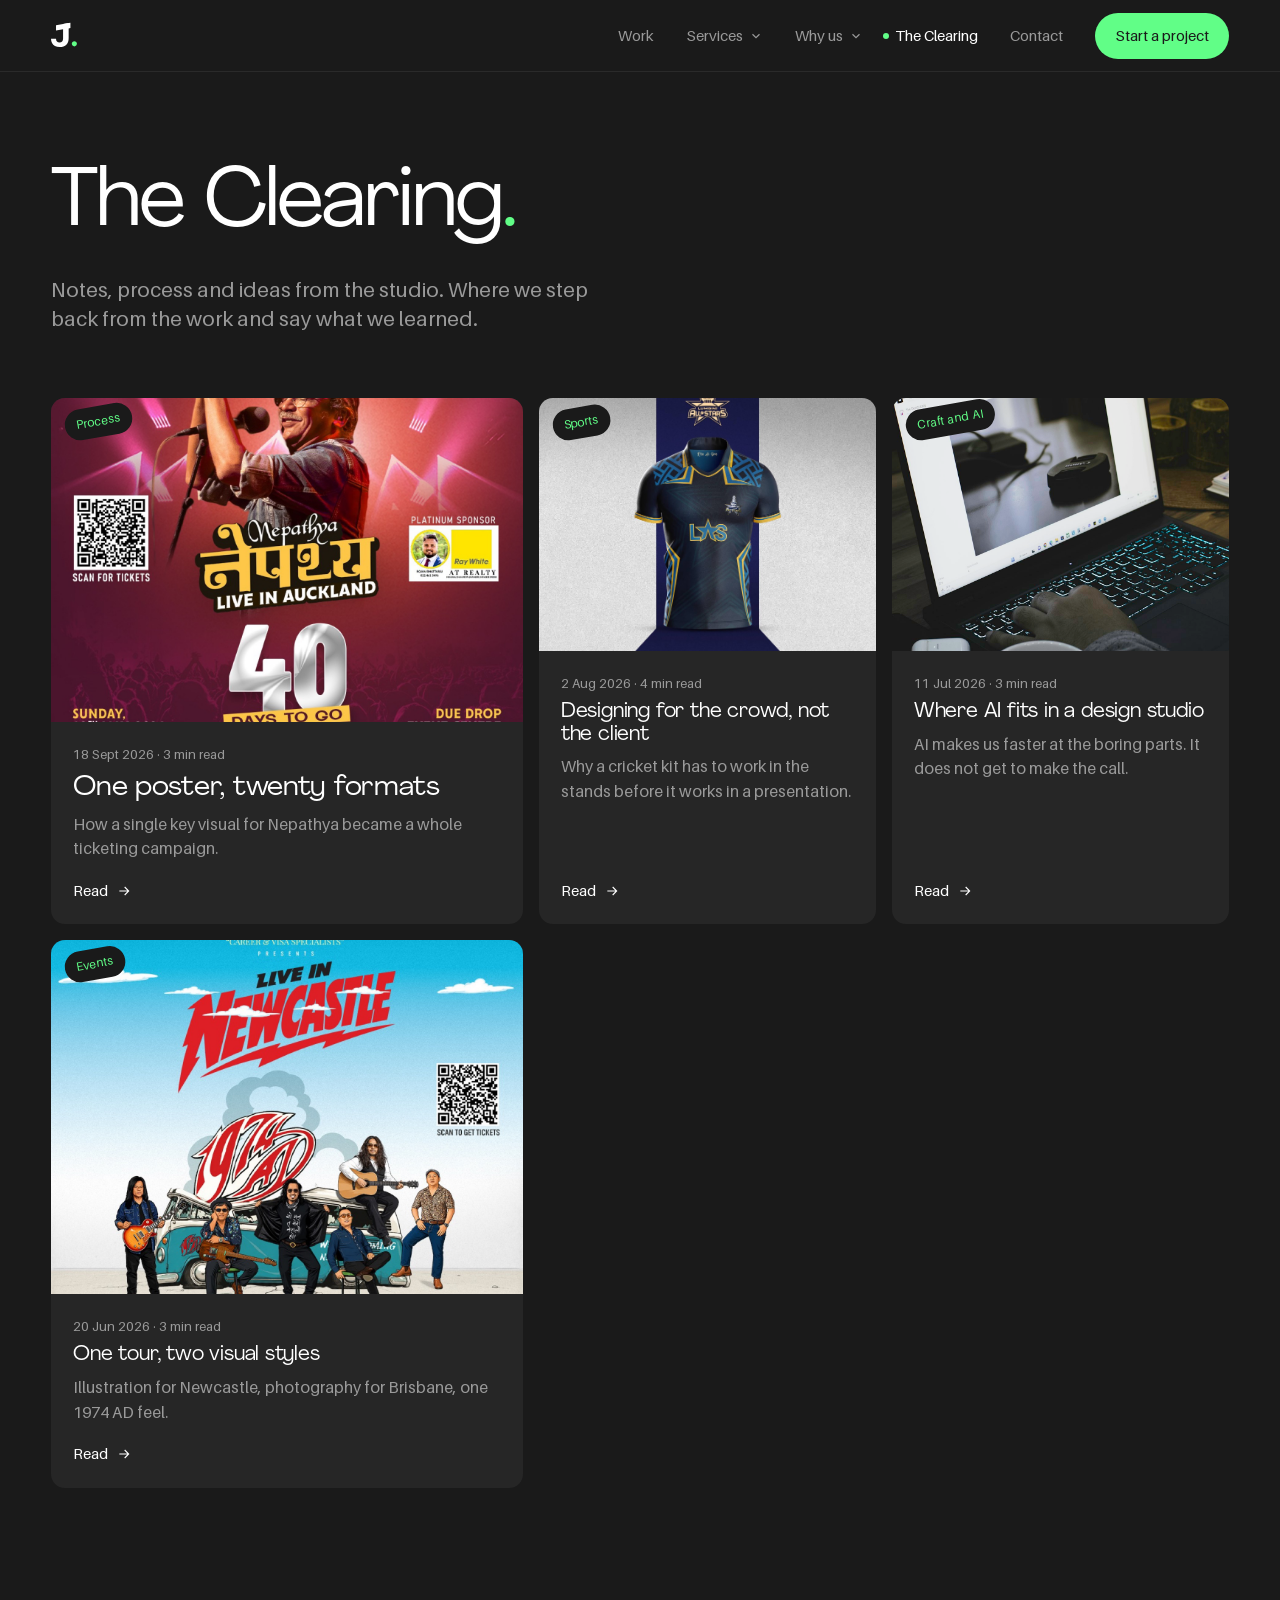
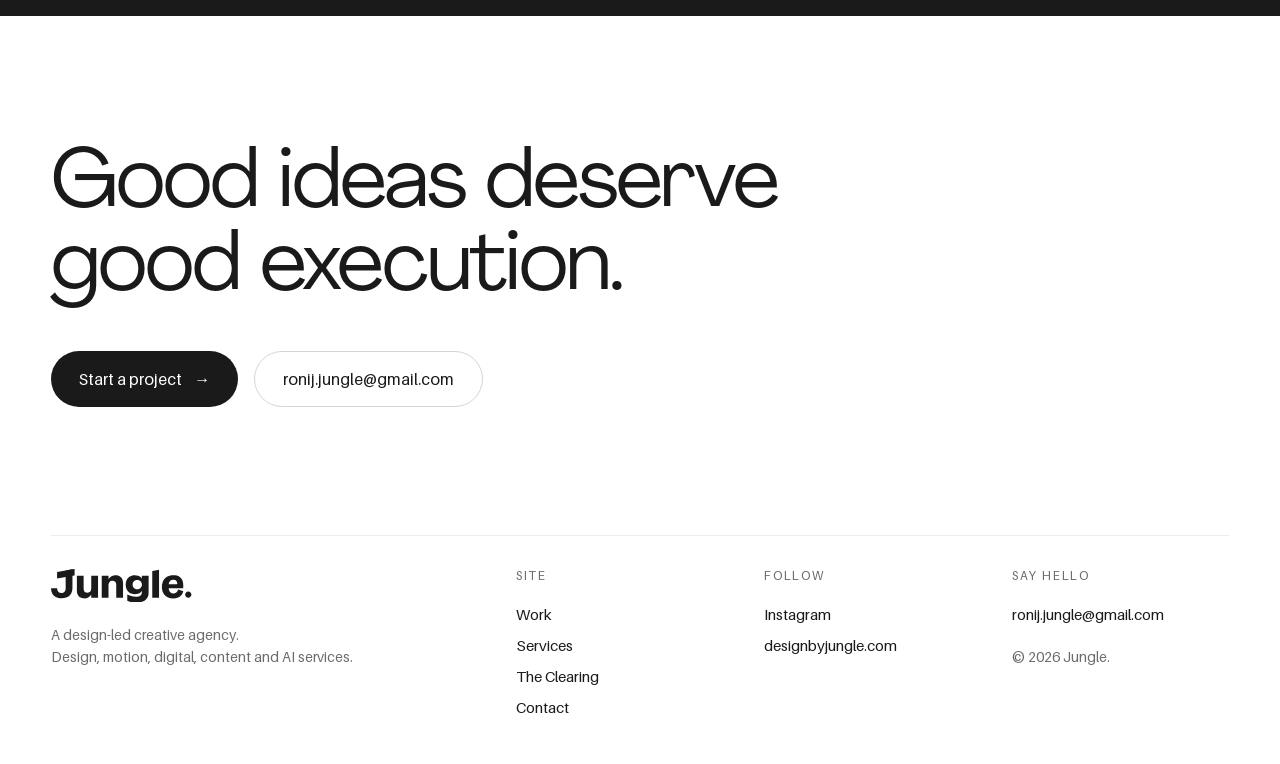
==== clearing.html @ 40c5a1a1 "Add The Clearing: studio notes section, listing and article pages Co-Authored-By: Claude Opus 5.5 <n" ====
<!doctype html>
<html lang="en"><head><meta charset="utf-8"><meta name="viewport" content="width=device-width,initial-scale=1">
<meta name="theme-color" content="#1A1A1A">
<link rel="icon" href="assets/j-mark.svg">
<link rel="preload" href="assets/fonts/Agrandir-Regular.otf" as="font" type="font/otf" crossorigin>
<link rel="preload" href="assets/fonts/Aileron-Regular.ttf" as="font" type="font/ttf" crossorigin>
<link rel="stylesheet" href="assets/home.css?v=1791918439"><link rel="stylesheet" href="assets/style.css?v=1791918439">
<title>The Clearing | Jungle.</title>
<meta name="description" content="Jungle is a design-led creative agency: ad creative, social, motion, web, copy and AI services for brands and marketing teams.">
</head>
<body data-page="clearing">
<main id="clr"></main>
<script src="assets/notes.js?v=1791918439"></script><script src="assets/data.js?v=1791918439"></script><script src="assets/work/manifest.js?v=1791388775"></script><script src="assets/site.js?v=1791918439"></script></body></html>
---- assets/home.css ----
/* ── HOME (structure after superside.com, styled by the Jungle. Brand Book) ─────────────────────────────────────────────
   Flow (work-first): hero + drifting project wall → clients → selected work (pinned pan)
        → three disciplines on Paper, entered through the 10° slant → the partnership line on Green
        → numbers → footer CTA on Paper.  One sticker on this layout: "New work" on the wall.        */

.rise{opacity:0;transform:translateY(28px);transition:opacity .6s var(--ease),transform .6s var(--ease);transition-delay:calc(var(--d,0) * 90ms)}
body.go .rise{opacity:1;transform:none}

/* HERO */
.hero{position:relative;min-height:100dvh;display:grid;grid-template-columns:minmax(0,1.1fr) minmax(0,1fr);gap:clamp(24px,4vw,72px);align-items:center;padding-top:72px;overflow:hidden}
.hero h1{font-size:clamp(52px,7vw,128px);line-height:1.0;max-width:10ch}
.hero .v{font-size:var(--t-voice);color:var(--green);margin-top:24px}
.hero .lead{margin-top:20px;max-width:40ch}
.hero-ctas{display:flex;gap:12px;flex-wrap:wrap;margin-top:40px}
.hero-copy{padding-block:48px}

/* project wall (after superside.com): 3 columns drifting ~25px/s, neighbours opposite */
.wall-wrap{position:relative;align-self:stretch}
.wall{display:grid;grid-template-columns:repeat(3,1fr);gap:14px;height:100dvh;margin-top:-72px;overflow:hidden;
  mask-image:linear-gradient(transparent,#000 14%,#000 86%,transparent);-webkit-mask-image:linear-gradient(transparent,#000 14%,#000 86%,transparent)}
.wcol{overflow:hidden}
.wtrack{display:flex;flex-direction:column;gap:14px;animation:wall 40s linear infinite}
.wcol.down .wtrack{animation-direction:reverse}
.wall:hover .wtrack{animation-play-state:paused}
@keyframes wall{to{transform:translateY(calc(-50% - 7px))}}
.tile{position:relative;display:block;aspect-ratio:.68;border-radius:var(--r);overflow:hidden;background:var(--ink-2)}
.tile.tall{aspect-ratio:.52}
.tile img{width:100%;height:100%;object-fit:cover;transition:transform .5s var(--ease)}
.tile:hover img{transform:scale(1.05)}
.tile span{position:absolute;inset:auto 0 0 0;padding:28px 14px 12px;background:var(--green);color:var(--ink);font-size:14px;line-height:1.2;
  clip-path:polygon(0 100%,100% 100%,100% 100%,0 100%);transition:clip-path .4s var(--ease)}
.tile:hover span{clip-path:polygon(0 18px,100% 0,100% 100%,0 100%)}
.wall-wrap .sticker{left:-14px;top:30%}

/* CLIENTS (the page's one marquee) */
.logos{border-block:1px solid #2a2a2a;overflow:hidden;padding:26px 0;
  mask-image:linear-gradient(90deg,transparent,#000 10%,#000 90%,transparent);-webkit-mask-image:linear-gradient(90deg,transparent,#000 10%,#000 90%,transparent)}
.logo-track{display:flex;gap:56px;width:max-content;animation:slide 50s linear infinite}
.logos:hover .logo-track{animation-play-state:paused}
.mark{display:flex;align-items:center;gap:12px;font-size:15px;color:var(--smoke);white-space:nowrap;transition:color .3s}
.mark:hover{color:var(--paper)}
.mark svg{width:34px;height:34px}

@media(max-width:900px){
  .hero{grid-template-columns:1fr;min-height:auto;padding-top:120px}
  .hero-copy{padding-block:0}
  .wall{height:72dvh;margin:0}
  .wall-wrap .sticker{left:auto;right:12px;top:-16px}
  .disc-head{grid-template-columns:1fr}
  .drow{grid-template-columns:1fr auto}
  .drow ul{display:none}
  .bento{grid-template-columns:1fr 1fr}
}
@media(prefers-reduced-motion:reduce){
  .rise{opacity:1;transform:none}
  .wtrack,.logo-track{animation:none}
  .pan{height:auto}.pan-sticky{position:static;height:auto;overflow-x:auto;padding-block:96px}.pan-track{animation:none}
}

/* COMPARISON (after superside.com "Hiring or traditional outsourcing? Neither.") */
.vs{text-align:center}
.vs h2{font-size:var(--t-head);max-width:16ch;margin-inline:auto}
.vs-scroll{margin-top:clamp(48px,6vw,88px);overflow-x:auto;overflow-y:hidden;-webkit-overflow-scrolling:touch}
.vs-t{width:100%;min-width:920px;border-collapse:separate;border-spacing:0 8px;text-align:left}
.vs-t thead th{font:400 clamp(16px,1.3vw,20px)/1.2 "PP Agrandir Narrow",sans-serif;color:var(--smoke);text-align:center;padding:0 8px 16px;width:11%}
.vs-t thead th:first-child{width:34%}
.vs-t td{padding:22px 8px;text-align:center;vertical-align:middle;border-top:1px solid #2c2c2c;transition:background .3s}
.vs-t td:first-child{text-align:left;padding-left:24px}
.vs-t tr:not(.us):hover td{background:#202020}
.vs-t tr:not(.us) td:first-child{border-radius:var(--r) 0 0 var(--r)} .vs-t tr:not(.us) td:last-child{border-radius:0 var(--r) var(--r) 0}
.vs-t .who{display:flex;gap:18px;align-items:center}
.vs-t .ic{flex:none;width:56px;height:56px;border-radius:12px;display:grid;place-items:center;background:#262626;color:var(--smoke)}
.vs-t .ic svg{width:26px;height:26px}
.vs-t .who b{display:block;font:400 clamp(18px,1.4vw,22px)/1.2 "PP Agrandir",sans-serif;color:var(--paper)}
.vs-t .who p{color:var(--smoke);font-size:14px;line-height:1.5;margin-top:4px;max-width:40ch}
.vs-t .us td{background:var(--green);color:var(--ink);border:0;padding-block:28px}
.vs-t .us td:first-child{border-radius:var(--r) 0 0 var(--r)} .vs-t .us td:last-child{border-radius:0 var(--r) var(--r) 0}
.vs-t .us .ic{background:var(--ink);width:72px;height:72px;border-radius:16px}
.vs-t .us .ic svg{width:44px;height:44px}
.vs-t .us .who b{color:var(--ink);font-size:clamp(22px,1.8vw,28px)} .vs-t .us .who p{color:#1f3a28}
.tick{width:26px;height:26px;display:inline-block;vertical-align:middle}
.tick path{fill:none;stroke:currentColor;stroke-width:2;stroke-linecap:round;stroke-linejoin:round;stroke-dasharray:30;stroke-dashoffset:30}
.vs-t tr.in .tick path{transition:stroke-dashoffset .45s var(--ease);transition-delay:calc(var(--c) * 70ms + 150ms);stroke-dashoffset:0}
.vs-t tr{opacity:0;transform:translateY(16px);transition:opacity .5s var(--ease),transform .5s var(--ease)}
.vs-t tr.in{opacity:1;transform:none}
.vs-t thead tr{opacity:1;transform:none}
.no{display:inline-block;width:14px;height:1px;background:#4a4a4a;vertical-align:middle}
.sr{position:absolute;width:1px;height:1px;overflow:hidden;clip:rect(0 0 0 0)}


/* SERVICES FLOW (after superside.com "20+ scalable creative services"):
   service pills → green beam → J. hub → arrows → the teams we work with */
.disc .disc-head{display:block;text-align:center}
.disc h2{max-width:20ch;margin-inline:auto}
.flow{position:relative;display:grid;grid-template-columns:minmax(0,1.25fr) 160px minmax(0,1fr);align-items:center;gap:clamp(16px,2vw,40px);margin:clamp(48px,6vw,96px) 0 clamp(40px,4vw,64px);
  background:radial-gradient(60% 70% at 50% 50%,rgba(97,254,135,.30),transparent 70%)}
.pills{list-style:none;display:flex;flex-wrap:wrap;gap:12px;position:relative;z-index:2}
.pill{display:inline-flex;align-items:center;gap:12px;height:60px;padding:0 20px 0 20px;border-radius:14px;font:400 clamp(15px,1.15vw,18px)/1 Aileron,sans-serif;
  opacity:0;transform:translateY(14px) scale(.96);transition:opacity .45s var(--ease),transform .45s var(--ease),box-shadow .3s;transition-delay:calc(var(--i) * 45ms);
  box-shadow:inset 0 0 0 1px rgba(26,26,26,.06)}
.pill.t{padding-left:6px}
.pill img{width:48px;height:48px;border-radius:10px;object-fit:cover;flex:none}
.pill.c0{background:var(--green);color:var(--ink)} .pill.c1{background:var(--ink);color:var(--green)} .pill.c2{background:var(--mist);color:var(--ink)}
.pill.c3{background:#d9ffe2;color:var(--ink)} .pill.c4{background:#2b2b2b;color:var(--paper)} .pill.c5{background:var(--paper);color:var(--ink);box-shadow:inset 0 0 0 1px #d4d4d4}
.flow.in .pill{opacity:1;transform:none}
.pill:hover{transform:translateY(-3px) rotate(-2deg);box-shadow:0 12px 24px -12px rgba(26,26,26,.45)}
.hub{position:relative;display:grid;place-items:center;height:100%}
.hub .beam{position:absolute;right:50%;top:50%;width:min(52vw,760px);height:220px;transform:translateY(-50%);
  background:radial-gradient(closest-side,rgba(97,254,135,.75),rgba(97,254,135,0));filter:blur(18px);opacity:0;transition:opacity .8s var(--ease) .6s;z-index:0}
.flow.in .hub .beam{opacity:1;animation:beam 3.2s ease-in-out 1.4s infinite alternate}
@keyframes beam{to{opacity:.55}}
.hub .jt{position:relative;z-index:2;width:clamp(96px,9vw,140px);aspect-ratio:1;border-radius:24%;background:var(--ink);display:grid;place-items:center;
  transform:scale(.6);opacity:0;transition:transform .6s var(--bounce) .5s,opacity .3s .5s;box-shadow:0 24px 50px -20px rgba(26,26,26,.6)}
.flow.in .hub .jt{transform:none;opacity:1}
.hub .jt svg{width:56%;height:auto}
.teams{position:relative;height:clamp(360px,36vw,560px)}
.arrows{position:absolute;inset:0;width:100%;height:100%;overflow:visible;z-index:0}
.arrows path{fill:none;stroke:var(--green);stroke-width:6;stroke-linecap:round;opacity:.85;stroke-dasharray:var(--len);stroke-dashoffset:var(--len);transition:stroke-dashoffset .7s var(--ease);transition-delay:calc(1s + var(--i) * 140ms)}
.flow.in .arrows path{stroke-dashoffset:0}
.team{position:absolute;z-index:1;display:flex;flex-direction:column;align-items:center;transform:translate(-50%,-50%) scale(.4);opacity:0;
  transition:transform .55s var(--bounce),opacity .3s;transition-delay:calc(1.25s + var(--i) * 140ms)}
.flow.in .team{transform:translate(-50%,-50%);opacity:1}
.team .tp{display:block;width:var(--s);height:var(--s);border-radius:50%;overflow:hidden;background:var(--mist);box-shadow:0 0 0 3px var(--paper)}
.team .tp img{width:100%;height:100%;object-fit:cover}
.team b{margin-top:-14px;padding:7px 12px;border-radius:10px;font:400 14px/1 Aileron,sans-serif;white-space:nowrap;position:relative}
.team:hover .tp{transform:scale(1.06)} .team .tp{transition:transform .35s var(--ease)}
@media(max-width:1000px){
  .flow{grid-template-columns:minmax(0,1fr);justify-items:center;text-align:left;background:radial-gradient(70% 40% at 50% 50%,rgba(97,254,135,.28),transparent 70%)}
  .pills{justify-content:center;width:100%}
  .pill{height:auto;min-height:48px;padding:10px 14px;white-space:normal;font-size:14px} .pill img{width:36px;height:36px}
  .team{--s:76px!important}
  .hub{height:auto;padding-block:24px} .hub .beam{display:none}
  .teams{height:auto;width:100%;display:flex;flex-wrap:wrap;justify-content:center;gap:28px 20px}
  .team{position:static;transform:scale(.4)} .flow.in .team{transform:none}
  .arrows{display:none}
}
@media(prefers-reduced-motion:reduce){.pill,.team,.hub .jt,.hub .beam{opacity:1!important;transform:none!important}.flow .team{transform:translate(-50%,-50%)!important}.arrows path{stroke-dashoffset:0!important}}
.team b.pill{min-height:0;height:auto;padding:7px 12px;font-size:14px;white-space:nowrap}

/* ───── superside.com structure, Jungle. styling ───── */
.inv .muted{color:var(--stone)}
.sec-head{display:flex;justify-content:space-between;align-items:flex-end;gap:24px;flex-wrap:wrap;margin-bottom:clamp(40px,5vw,72px)}
.sec-head h2,.nums h2,.feat h2,.diff h2,.wins h2,.flow-h,.vs h2{font-size:var(--t-head);max-width:18ch}
.feat h2,.nums h2,.diff h2,.wins h2,.flow-h{text-align:center;margin-inline:auto}

/* clients strip on Paper */
.clients-strip{padding:clamp(56px,6vw,96px) 0}
.cl-h{text-align:center;font:400 clamp(18px,1.6vw,24px)/1.3 "PP Agrandir",sans-serif;margin-bottom:32px;padding-inline:var(--gut)}
.clients-strip .logos{border:0}
.clients-strip .mark{color:var(--stone)} .clients-strip .mark:hover{color:var(--ink)}

/* split rows: copy + media */
.split2{display:grid;grid-template-columns:minmax(0,1fr) minmax(0,1fr);gap:clamp(32px,5vw,96px);align-items:center}
.split2.rev .s2-copy{order:2}
.s2-copy h2{font-size:var(--t-head)}
.s2-sub{font:400 clamp(20px,1.8vw,30px)/1.3 "PP Agrandir",sans-serif;letter-spacing:-.01em;margin:24px 0 18px;max-width:30ch}
.s2-copy .muted{max-width:52ch;margin-bottom:32px}
.s2-media{position:relative;margin:0;aspect-ratio:4/4.4;border-radius:var(--r);overflow:hidden;background:var(--mist)}
.split2.rev .s2-media{aspect-ratio:16/10}
.s2-media img{width:100%;height:100%;object-fit:cover;transition:transform 1.2s var(--ease)}
.s2-media:hover img{transform:scale(1.04)}
.s2-media .sticker{z-index:2}
.play{position:absolute;inset:0;margin:auto;width:84px;height:84px;border-radius:50%;background:var(--green);color:var(--ink);display:grid;place-items:center;transition:transform .4s var(--bounce)}
.s2-media:hover .play{transform:scale(1.1)}
.play svg{width:28px;height:28px;margin-left:4px}

/* three feature cards on Ink */
.fcards{display:grid;grid-template-columns:repeat(3,1fr);gap:16px;margin-top:clamp(48px,6vw,88px)}
.fcard{border-radius:var(--r);overflow:hidden;display:flex;flex-direction:column;transition:transform .5s var(--ease)}
.fcard:hover{transform:translateY(-8px)}
.fcard .fm{aspect-ratio:1/1.05;overflow:hidden}
.fcard .fm img{width:100%;height:100%;object-fit:cover;transition:transform 1s var(--ease)}
.fcard:hover .fm img{transform:scale(1.06)}
.fcard .fb{padding:28px;min-height:150px}
.fcard h3{font-size:clamp(22px,1.9vw,30px)}
.fcard p{margin-top:10px;font-size:15px;max-height:0;opacity:0;overflow:hidden;transition:max-height .5s var(--ease),opacity .4s}
.fcard:hover p,.fcard:focus-within p{max-height:120px;opacity:1}
.fcard.c-g .fb{background:var(--green);color:var(--ink)} .fcard.c-i .fb{background:#262626;color:var(--paper)} .fcard.c-i h3 .v{color:var(--green)} .fcard.c-m .fb{background:var(--mist);color:var(--ink)}

/* numbers */
.ngrid{display:grid;grid-template-columns:1fr 1fr;gap:0 clamp(32px,4vw,64px);margin-top:clamp(48px,6vw,88px)}
.nrow{display:flex;justify-content:space-between;align-items:center;gap:24px;padding:36px 0;border-bottom:1px solid var(--mist)}
.nrow p{color:var(--stone);max-width:28ch}
.nrow .n{font-size:clamp(48px,6vw,104px);white-space:nowrap}
.stories{display:grid;grid-template-columns:1fr 1fr;gap:16px;margin-top:clamp(64px,8vw,120px)}
.story{position:relative;aspect-ratio:4/2.9;border-radius:var(--r);overflow:hidden;color:var(--paper);isolation:isolate;display:flex;flex-direction:column;justify-content:space-between;padding:clamp(20px,2.4vw,36px)}
.story>img{position:absolute;inset:0;width:100%;height:100%;object-fit:cover;z-index:-2;transition:transform 1.2s var(--ease)}
.story::after{content:"";position:absolute;inset:0;z-index:-1;background:linear-gradient(90deg,rgba(26,26,26,.88),rgba(26,26,26,.35) 70%)}
.story:hover>img{transform:scale(1.05)}
.story .tag{align-self:flex-start;border:1px solid rgba(255,255,255,.5);border-radius:99px;padding:6px 14px;font-size:12px;letter-spacing:.12em;text-transform:uppercase}
.story q{display:block;font:400 clamp(20px,1.9vw,30px)/1.25 "PP Agrandir",sans-serif;max-width:22ch;margin-top:16px;quotes:none}
.story .go2{display:inline-flex;gap:8px;align-items:center;font-size:15px;transition:gap .3s var(--ease)}
.story:hover .go2{gap:14px;color:var(--green)}

/* services flow sits on Paper here */
.flow-h{margin-bottom:0}

/* our work grid: mixed sizes */
.wgrid{display:grid;grid-template-columns:repeat(4,1fr);gap:40px 16px}
.wk{display:block}
.wk .wm{position:relative;aspect-ratio:1/1.05;border-radius:var(--r);overflow:hidden;background:var(--mist)}
.wk.big{grid-column:span 2} .wk.big .wm{aspect-ratio:auto;height:100%;min-height:0}
.wk.big{display:flex;flex-direction:column} .wk.big .wm{flex:1}
.wk .wm img{width:100%;height:100%;object-fit:cover;transition:transform 1s var(--ease)}
.wk:hover .wm img{transform:scale(1.05)}
.wk h3{font-size:clamp(20px,1.7vw,28px);margin-top:18px}
.wk p{color:var(--stone);font-size:14px;margin-top:4px}
.wk .wm::after{content:"View project";position:absolute;inset:auto 0 0 0;height:64px;display:flex;align-items:flex-end;padding:0 18px 16px;background:var(--green);color:var(--ink);font-size:15px;clip-path:polygon(0 100%,100% 100%,100% 100%,0 100%);transition:clip-path .45s var(--ease)}
.wk:hover .wm::after,.wk:focus-visible .wm::after{clip-path:polygon(0 24px,100% 0,100% 100%,0 100%)}

/* wins marquee: two rows, opposite directions */
.wins h2{margin-bottom:clamp(48px,6vw,80px)}
.wrow{display:flex;gap:16px;width:max-content;animation:slide 80s linear infinite;margin-bottom:16px}
.wrow.rev{animation-direction:reverse}
.wins:hover .wrow{animation-play-state:paused}
.win{width:clamp(300px,28vw,420px);flex:none;border:1px solid #dcdcdc;border-radius:var(--r);padding:24px;display:flex;flex-direction:column;justify-content:space-between;gap:28px;min-height:250px;transition:background .3s,border-color .3s}
.win:hover{background:var(--mist);border-color:var(--mist)}
.win .who{display:flex;gap:12px;align-items:center}
.win .who img{width:44px;height:44px;border-radius:50%;object-fit:cover}
.win .who b{display:block;font-weight:400;font-family:"PP Agrandir",sans-serif;font-size:17px}
.win .who span{color:var(--stone);font-size:13px}
.win p{font-size:16px;line-height:1.5}
.win .lnk{font-size:14px;color:var(--stone)}

/* bento */
.bento2{display:grid;grid-template-columns:1fr 1fr 1fr;grid-template-rows:auto auto;gap:16px}
.bx{position:relative;border-radius:var(--r);padding:clamp(22px,2.2vw,32px);overflow:hidden;display:flex;flex-direction:column;gap:12px;min-height:300px;transition:transform .5s var(--ease)}
.bx:hover{transform:translateY(-4px)}
.bx h3{font-size:clamp(22px,1.9vw,30px)}
.bx-tall{grid-row:span 2;background:var(--ink);color:var(--paper);justify-content:space-between}
.bx-wide{grid-column:span 2;flex-direction:row;align-items:center;justify-content:space-between;gap:32px}
.bx-wide p{max-width:34ch;margin-top:10px}
.bx-ink{background:#262626;color:var(--paper)} .bx-ink p{color:var(--smoke)}
.bx-mist{background:var(--mist);color:var(--ink)} .bx-mist p{color:var(--stone)}
.bx-foot{color:var(--smoke);max-width:36ch}
.cmd{margin:auto 0;text-align:center}
.cmd-hi{font:400 clamp(22px,2vw,30px)/1.2 "PP Agrandir",sans-serif;margin-bottom:20px}
.cmd-in{display:flex;align-items:center;gap:6px;background:var(--paper);color:var(--ink);border-radius:14px;padding:16px 14px 16px 18px;text-align:left;font-size:15px;min-height:62px}
.cmd-in span{flex:1}
.cmd-in b{flex:none;width:34px;height:34px;border-radius:50%;background:var(--green);display:grid;place-items:center;font-weight:400}
.caret{width:2px;height:18px;background:var(--ink);animation:blink 1s steps(1) infinite}
@keyframes blink{50%{opacity:0}}
.steps2{list-style:none;display:flex;flex-direction:column;align-items:center;gap:0;flex:none;min-width:220px;padding:20px;background:rgba(255,255,255,.55);border-radius:18px}
.steps2 li{position:relative;padding:10px 18px;border-radius:12px;background:var(--paper);font-size:14px;color:var(--stone);opacity:.5;transition:opacity .4s,background .4s,color .4s}
.steps2 li+li{margin-top:22px}
.steps2 li+li::before{content:"";position:absolute;left:50%;top:-22px;height:22px;width:1px;background:var(--ink);opacity:.3}
.steps2 li.on{opacity:1;background:var(--ink);color:var(--green)}
.collage{position:relative;flex:1;min-height:150px;margin-top:8px}
.collage img{position:absolute;width:46%;aspect-ratio:4/5;object-fit:cover;border-radius:10px;box-shadow:0 18px 30px -16px rgba(0,0,0,.7);transition:transform .6s var(--ease)}
.collage img:nth-child(1){left:2%;top:18%;transform:rotate(-8deg)} .collage img:nth-child(2){left:28%;top:4%;transform:rotate(3deg)} .collage img:nth-child(3){left:52%;top:22%;transform:rotate(10deg)}
.bx-ink:hover .collage img:nth-child(1){transform:rotate(-14deg) translateX(-10px)} .bx-ink:hover .collage img:nth-child(3){transform:rotate(16deg) translateX(10px)}
.tools{display:grid;grid-template-columns:1fr auto 1fr;grid-template-rows:repeat(3,auto);gap:10px 18px;align-items:center;margin-top:auto}
.tools span{background:var(--paper);border-radius:10px;padding:8px 12px;font-size:13px;text-align:center}
.tools span:nth-child(1){grid-area:1/1} .tools span:nth-child(2){grid-area:2/1} .tools span:nth-child(3){grid-area:3/1}
.tools span:nth-child(5){grid-area:1/3} .tools span:nth-child(6){grid-area:2/3} .tools span:nth-child(7){grid-area:3/3}
.tj{grid-area:1/2/4/3;width:72px;height:72px;border-radius:18px;background:var(--ink);display:grid;place-items:center}

/* our difference */
.dgrid{display:grid;grid-template-columns:repeat(4,1fr);gap:clamp(24px,3vw,48px);margin-top:clamp(48px,6vw,88px)}
.di{display:grid;place-items:center;width:52px;height:52px;border-radius:12px;background:var(--mist);margin-bottom:24px;transition:background .3s,transform .4s var(--bounce)}
.dgrid>div:hover .di{background:var(--green);transform:rotate(-10deg)}
.di svg{width:24px;height:24px;fill:none;stroke:var(--ink);stroke-width:1.6;stroke-linecap:round;stroke-linejoin:round}
.dgrid .label{color:var(--stone)}
.dgrid h3{font-size:clamp(20px,1.6vw,26px);margin:10px 0}

/* talent + burnout splits (full bleed) */
.talent,.burn{display:grid;grid-template-columns:1fr 1fr;min-height:min(92vh,860px)}
.tl-copy,.bn-copy{display:flex;flex-direction:column;justify-content:center;padding-block:clamp(72px,8vw,128px)}
.tl-copy h2,.bn-copy h2{font-size:var(--t-head);max-width:13ch}
.tl-copy .s2-sub{color:var(--paper)} .tl-copy .muted{max-width:48ch;margin-bottom:32px}
.tl-copy .btn,.bn-copy .btn{align-self:flex-start}
.bn-copy p:not(.s2-sub){max-width:48ch;margin-bottom:32px}
.tl-media,.bn-media{margin:0;position:relative;overflow:hidden;background:#262626}
.tl-media img,.bn-media img{position:absolute;inset:0;width:100%;height:100%;object-fit:cover}
.tl-grid{position:absolute;inset:0;display:grid;grid-template-columns:repeat(3,1fr);gap:8px;padding:8px}
.tl-grid img{position:static;border-radius:10px;filter:grayscale(1);transition:filter .5s}
.tl-grid img:hover{filter:none}

@media(max-width:1000px){
  .split2,.talent,.burn{grid-template-columns:1fr}
  .split2.rev .s2-copy{order:0}
  .tl-media,.bn-media{min-height:60vw}
  .fcards{grid-template-columns:1fr}
  .fcard p{max-height:none;opacity:1}
  .ngrid,.stories{grid-template-columns:1fr}
  .wgrid{grid-template-columns:1fr 1fr} .wk.big{grid-column:span 2} .wk.big .wm{aspect-ratio:16/10}
  .bento2{grid-template-columns:1fr} .bx-tall,.bx-wide{grid-row:auto;grid-column:auto} .bx-wide{flex-direction:column;align-items:flex-start}
  .dgrid{grid-template-columns:1fr 1fr}
}
@media(max-width:560px){.wgrid{grid-template-columns:1fr}.wk.big{grid-column:auto}.dgrid{grid-template-columns:1fr}.nrow{flex-direction:column;align-items:flex-start}}
@media(prefers-reduced-motion:reduce){.wrow{animation:none;flex-wrap:wrap;width:auto}.caret{animation:none}}
/* client logos marquee */
.clogo{display:grid;place-items:center;width:150px;height:110px;flex:none}
.clogo img{max-width:110px;max-height:96px;width:auto;height:auto;object-fit:contain;filter:grayscale(1) contrast(.9);opacity:.7;transition:filter .4s,opacity .4s,transform .4s var(--ease)}
.clogo:hover img{filter:none;opacity:1;transform:scale(1.06)}
.clients-strip .logo-track{gap:40px;animation-duration:40s}
/* graphic feature cards */
.fm.fg{display:grid;place-items:center;aspect-ratio:1/.8}
.fm.fg svg{width:38%;height:auto;transition:transform .6s var(--ease)}
.fcard:hover .fm.fg svg{transform:scale(1.08) rotate(-6deg)}
.fcard.c-g .fm{background:#8dffa9;color:var(--ink)} .fcard.c-i .fm{background:#1f1f1f;color:var(--green)} .fcard.c-m .fm{background:#dcdcdc;color:var(--ink)}
/* bento logos */
.collage img{background:var(--paper);object-fit:contain;padding:10px;aspect-ratio:1}
/* team block: big type + J. */
.tl-type{display:grid;place-items:center;background:var(--ink);overflow:hidden}
.tt{display:flex;flex-direction:column;align-items:center;font:400 clamp(44px,6vw,104px)/1 "PP Agrandir",sans-serif;letter-spacing:-.03em;color:#333}
.tt span{transition:color .3s}
.tt span:hover{color:var(--paper)}
.tt-j{position:absolute;right:8%;bottom:8%;width:clamp(56px,7vw,96px);display:flex;align-items:flex-end;gap:6%}
.tt-j svg{width:78%!important}
.tt-j i{width:22%;aspect-ratio:1;border-radius:50%;background:var(--green);margin-bottom:6%}
/* closing stickers */
.bn-stickers{position:relative;background:var(--ink);min-height:420px}
.bn-stickers .sticker{font-size:clamp(18px,1.8vw,28px);padding:16px 28px}
/* team band: compact (was a full-height split) */
.talent{min-height:0;grid-template-columns:minmax(0,1.15fr) minmax(0,1fr);align-items:center;gap:clamp(32px,5vw,96px);padding:clamp(72px,8vw,120px) var(--gut);border-top:1px solid #2a2a2a}
.talent .tl-copy{padding:0}
.talent .tl-copy h2{font-size:clamp(34px,3.6vw,60px);max-width:none}
.talent .s2-sub{font-size:clamp(18px,1.5vw,24px);margin:18px 0 12px}
.talent .muted{margin-bottom:28px}
.tl-type{position:relative;background:none;min-height:0;display:block;overflow:visible}
.tt{flex-direction:row;flex-wrap:wrap;align-items:center;justify-content:flex-start;gap:10px;font-size:clamp(20px,1.8vw,30px);line-height:1;color:var(--paper)}
.tt span{padding:14px 22px;border:1px solid #3a3a3a;border-radius:99px;transition:background .3s,color .3s,border-color .3s,transform .4s var(--bounce)}
.tt span:hover{background:var(--green);color:var(--ink);border-color:var(--green);transform:rotate(-6deg)}
.tt-j{position:static;display:flex;margin-top:24px;width:64px}
@media(max-width:1000px){.talent{grid-template-columns:1fr}}
.tt-j{display:none!important}

/* animated scenes in the "Good people. Clear process." cards */
.sc{position:relative;width:78%;max-width:340px;font:400 13px/1.2 Aileron,sans-serif}
/* 1 flexible: segmented switch + resizing blocks */
.seg{position:relative;display:grid;grid-template-columns:repeat(3,1fr);background:rgba(26,26,26,.1);border-radius:99px;padding:4px}
.seg span{position:relative;z-index:1;text-align:center;padding:9px 0;color:var(--ink);transition:color .3s}
.seg i{position:absolute;top:4px;bottom:4px;left:4px;width:calc((100% - 8px)/3);border-radius:99px;background:var(--ink);animation:seg 6s var(--ease) infinite}
.seg span:nth-of-type(1){animation:segc1 6s infinite} .seg span:nth-of-type(2){animation:segc2 6s infinite} .seg span:nth-of-type(3){animation:segc3 6s infinite}
@keyframes seg{0%,28%{transform:translateX(0)}33%,61%{transform:translateX(100%)}66%,95%{transform:translateX(200%)}100%{transform:translateX(0)}}
@keyframes segc1{0%,28%{color:var(--green)}30%,97%{color:var(--ink)}100%{color:var(--green)}}
@keyframes segc2{0%,31%{color:var(--ink)}33%,61%{color:var(--green)}63%,100%{color:var(--ink)}}
@keyframes segc3{0%,64%{color:var(--ink)}66%,95%{color:var(--green)}97%,100%{color:var(--ink)}}
.blocks{display:flex;gap:6px;margin-top:16px;height:70px}
.blocks b{flex:1;border-radius:10px;background:var(--ink);animation:blk 6s var(--ease) infinite}
.blocks b:nth-child(2){animation-name:blk2} .blocks b:nth-child(3){animation-name:blk3} .blocks b:nth-child(4){animation-name:blk4}
@keyframes blk{0%,28%{flex:3}33%,61%{flex:1}66%,95%{flex:2}100%{flex:3}}
@keyframes blk2{0%,28%{flex:.001;opacity:0}33%,61%{flex:1;opacity:1}66%,95%{flex:1.2;opacity:1}100%{flex:.001;opacity:0}}
@keyframes blk3{0%,28%{flex:.001;opacity:0}33%,61%{flex:1;opacity:1}66%,95%{flex:2;opacity:1}100%{flex:.001;opacity:0}}
@keyframes blk4{0%,61%{flex:.001;opacity:0}66%,95%{flex:1;opacity:1}100%{flex:.001;opacity:0}}
/* 2 team: avatars + Nepal → world arc */
.sc-team{height:180px}
.arc{position:absolute;inset:0 0 auto;width:100%;height:auto;overflow:visible}
.arc path{stroke:rgba(97,254,135,.45);stroke-width:1.5;stroke-dasharray:4 6;animation:dash 1.2s linear infinite}
@keyframes dash{to{stroke-dashoffset:-20}}
.arc .fly{fill:var(--green)}
.pin{position:absolute;top:66px;padding:5px 10px;border-radius:99px;background:#2b2b2b;color:var(--paper);font-size:12px}
.pin-a{left:-6%} .pin-b{right:-10%;background:var(--green);color:var(--ink)}
.avs{position:absolute;left:50%;bottom:0;transform:translateX(-50%);display:flex}
.avs span{width:54px;height:54px;border-radius:50%;display:grid;place-items:center;margin-left:-12px;border:3px solid #1f1f1f;font:400 20px "PP Agrandir",sans-serif;
  background:var(--green);color:var(--ink);animation:bob 2.4s ease-in-out infinite}
.avs span:nth-child(2){background:var(--paper);animation-delay:.3s} .avs span:nth-child(3){background:#3a3a3a;color:var(--green);animation-delay:.6s}
@keyframes bob{0%,100%{transform:translateY(0)}50%{transform:translateY(-6px)}}
/* 3 one point of contact: a chat that plays out */
.sc-chat{display:flex;flex-direction:column;gap:8px;height:190px;justify-content:flex-end}
.m{max-width:82%;padding:10px 14px;border-radius:14px;opacity:0;transform:translateY(8px) scale(.96);animation:msg 7s var(--ease) infinite}
.m.in{align-self:flex-start;background:var(--paper);color:var(--ink);border-bottom-left-radius:4px}
.m.out{align-self:flex-end;background:var(--ink);color:var(--green);border-bottom-right-radius:4px;animation-delay:2.4s}
.m.typing{align-self:flex-end;background:var(--ink);display:flex;gap:4px;padding:12px 14px;animation:typ 7s infinite;animation-delay:1s}
.m.typing i{width:6px;height:6px;border-radius:50%;background:var(--green);animation:td 1s infinite}
.m.typing i:nth-child(2){animation-delay:.15s} .m.typing i:nth-child(3){animation-delay:.3s}
.m.done{animation-delay:3.8s} .m.done b{color:#1a9b46;font-weight:400}
@keyframes msg{0%{opacity:0;transform:translateY(8px) scale(.96)}6%,88%{opacity:1;transform:none}96%,100%{opacity:0;transform:translateY(-4px)}}
@keyframes typ{0%{opacity:0;max-height:0;padding:0 14px}5%,18%{opacity:1;max-height:40px;padding:12px 14px}22%,100%{opacity:0;max-height:0;padding:0 14px;margin:-8px 0 0}}
@keyframes td{0%,100%{opacity:.3;transform:none}50%{opacity:1;transform:translateY(-3px)}}
@media(prefers-reduced-motion:reduce){.m{opacity:1;transform:none}.m.typing{display:none}.blocks b:nth-child(n+2){flex:1;opacity:1}}
---- assets/style.css ----
/* ── JUNGLE. DESIGN SYSTEM (Brand Book v1.0, Oct 2026) ─────────────
   Colour  Ink #1A1A1A leads (60) · Paper #FFF gives space (30) · Jungle Green #61FE87 is the spark (10)
           Smoke #9A9A9A = secondary text on Ink · Stone #6B6B6B = secondary on Paper · Mist #ECECEC = panels on Paper
           Green is never text, icons or thin lines on Paper (1.3:1).
   Type    PP Agrandir Regular = headlines (lh 1.0-1.1) · Narrow = one voice line per layout · Text Bold = numbers
           Aileron Regular = body, captions, labels, UI · Light = intro. No bold Aileron: emphasis is Agrandir Text Bold.
   Devices the 10° slant (panels, wipes) · the full stop ending every headline · one 10°-tilted sticker per layout
   Motion  ease out, settle fast, 0.3-0.6s · the dot lands with one bounce · type builds word by word
   ──────────────────────────────────────────────────────────────── */
@font-face{font-family:"PP Agrandir";src:url(fonts/Agrandir-Regular.otf) format("opentype");font-weight:400;font-display:swap}
@font-face{font-family:"PP Agrandir Narrow";src:url(fonts/Agrandir-Narrow.otf) format("opentype");font-weight:400;font-display:swap}
@font-face{font-family:"PP Agrandir Text";src:url(fonts/Agrandir-TextBold.otf) format("opentype");font-weight:700;font-display:swap}
@font-face{font-family:"Aileron";src:url(fonts/Aileron-Regular.ttf) format("truetype");font-weight:400;font-display:swap}
@font-face{font-family:"Aileron";src:url(fonts/Aileron-Light.ttf) format("truetype");font-weight:300;font-display:swap}

:root{
  --ink:#1A1A1A; --paper:#FFFFFF; --green:#61FE87;
  --smoke:#9A9A9A; --stone:#6B6B6B; --mist:#ECECEC; --ink-2:#232323; --ink-line:#333;
  --gut:clamp(20px,4vw,64px); --maxw:1600px;
  --t-title:clamp(48px,6.4vw,120px);
  --t-head:clamp(36px,4.4vw,80px);
  --t-voice:clamp(24px,2.3vw,40px);
  --t-num:clamp(44px,4.6vw,84px);
  --t-lead:clamp(19px,1.6vw,26px);
  --t-body:clamp(16px,1.05vw,18px);
  --t-label:12px;
  --tan:.1763;                         /* tan(10°): the slant */
  --r:14px;
  --ease:cubic-bezier(.16,1,.3,1);
  --bounce:cubic-bezier(.34,1.56,.64,1);
}
*{box-sizing:border-box;margin:0;padding:0}
html{background:var(--ink);-webkit-text-size-adjust:100%;scroll-padding-top:96px;scrollbar-color:#3a3a3a var(--ink)}
body{background:var(--ink);color:var(--paper);font:400 var(--t-body)/1.55 Aileron,system-ui,sans-serif;overflow-x:hidden;-webkit-font-smoothing:antialiased}
a{color:inherit;text-decoration:none}
img{max-width:100%;display:block}
[hidden]{display:none!important}
::selection{background:var(--green);color:var(--ink)}
:focus-visible{outline:2px solid var(--green);outline-offset:3px;border-radius:4px}
.inv :focus-visible,.cta :focus-visible{outline-color:var(--ink)}

/* type roles */
.x{font-family:"PP Agrandir",sans-serif;font-weight:400;line-height:1.04;letter-spacing:-.025em;text-wrap:balance}
.w{font-family:"PP Agrandir",sans-serif;font-weight:400;line-height:1.1;letter-spacing:-.01em}
.v,.out{font-family:"PP Agrandir Narrow",sans-serif;font-weight:400;line-height:1.1}
.n{font-family:"PP Agrandir Text",sans-serif;font-weight:700;line-height:1;letter-spacing:-.02em;font-variant-numeric:tabular-nums}
.label{font:400 var(--t-label)/1.4 Aileron,sans-serif;letter-spacing:.14em;text-transform:uppercase}
.lead{font-size:var(--t-lead);line-height:1.45;color:var(--smoke);max-width:46ch}
.inv .lead{color:var(--stone)}
.muted{color:var(--smoke)} .inv .muted{color:var(--stone)}

/* the full stop: Green on Ink, Ink on Paper and on Green */
.dot{color:var(--green);display:inline-block}
.inv .dot,.on-green .dot,.cta .dot{color:var(--ink)}
.reveal .dot,.rise .dot{transform:translateY(-.9em);opacity:0}
.reveal.in .dot,body.go .rise .dot{animation:land .55s var(--bounce) .35s forwards}
@keyframes land{0%{transform:translateY(-.9em);opacity:0}60%{opacity:1}100%{transform:none;opacity:1}}

/* layout */
.pad{padding-inline:var(--gut)}
.sec{padding-block:clamp(88px,10vw,160px)}
.inv{background:var(--paper);color:var(--ink)}
.on-green{background:var(--green);color:var(--ink)}
.mt{margin-top:48px} .mb{margin-bottom:48px}
.rule{border-top:1px solid var(--ink-line)} .inv .rule,.inv.rule{border-color:var(--mist)}

/* the slant: a section whose top edge rises at 10° */
.slant-bar{display:block;width:44px;height:16px;background:var(--green);clip-path:polygon(0 8px,100% 0,100% 100%,0 100%)}
.inv .slant-bar{background:var(--ink)}

/* the sticker: one per layout */
.sticker{position:absolute;z-index:3;display:inline-block;padding:10px 18px;border-radius:99px;background:var(--ink);color:var(--green);
  font:400 15px/1 Aileron,sans-serif;white-space:nowrap;transform:rotate(-10deg);box-shadow:0 10px 24px -10px rgba(0,0,0,.6)}
.sticker.g{background:var(--green);color:var(--ink)}

/* buttons */
.btn{display:inline-flex;align-items:center;gap:12px;height:56px;padding:0 28px;border:0;border-radius:99px;background:var(--green);color:var(--ink);
  font:400 16px/1 Aileron,sans-serif;cursor:pointer;white-space:nowrap;transition:transform .3s var(--ease),gap .3s var(--ease)}
.btn:hover{gap:20px}
.btn:active{transform:scale(.97)}
.inv .btn{background:var(--ink);color:var(--paper)}
.chip{position:relative;display:inline-flex;align-items:center;gap:6px;height:44px;padding:0 20px;border:1px solid #444;border-radius:99px;background:none;color:inherit;
  font:400 15px/1 Aileron,sans-serif;cursor:pointer;white-space:nowrap;transition:background .3s var(--ease),color .3s var(--ease),border-color .3s}
.chip:hover{border-color:var(--paper)}
.chip.on{background:var(--paper);color:var(--ink);border-color:var(--paper)}
.inv .chip{border-color:#d4d4d4} .inv .chip:hover{border-color:var(--ink)} .inv .chip.on{background:var(--ink);color:var(--paper);border-color:var(--ink)}
.chip sup{font-size:11px;color:var(--smoke);margin-left:2px} .chip.on sup{color:inherit;opacity:.6}
.chip-lg{height:56px;padding:0 28px;font-size:16px}
.chips{display:flex;gap:8px;flex-wrap:wrap}

/* page transition: a green panel that wipes up */
#curtain{position:fixed;inset:0;z-index:900;background:var(--green);color:var(--ink);
  display:grid;place-items:center;pointer-events:none;transform:translateY(0);transition:transform .6s var(--ease)}
#curtain svg{width:clamp(48px,6vw,80px);height:auto}
body.ready #curtain{transform:translateY(-110%)}
body.leaving #curtain{transform:translateY(0);transition-duration:.45s}

/* nav */
nav{position:fixed;top:0;left:0;right:0;z-index:100;display:flex;justify-content:space-between;align-items:center;height:72px;padding:0 var(--gut);
  background:rgba(26,26,26,.88);-webkit-backdrop-filter:blur(14px);backdrop-filter:blur(14px);border-bottom:1px solid transparent;transition:border-color .3s}
nav.scrolled{border-color:#2a2a2a}
nav .logo{display:inline-flex;align-items:flex-start;color:var(--paper)}
nav .logo svg{height:28px;width:auto;display:block;flex:none}
nav .logo .lrest{display:block;max-width:0;overflow:hidden;transition:max-width .8s var(--ease)}
nav.scrolled .logo .lrest,nav.open .logo .lrest{max-width:140px}
nav .logo .d{fill:var(--green)}
nav .links{display:flex;align-items:center;gap:32px;font-size:15px}
nav .links a{position:relative;color:var(--smoke);transition:color .3s}
nav .links a:hover,nav .links a.cur{color:var(--paper)}
nav .links a.cur::before{content:"";position:absolute;left:-12px;top:50%;width:6px;height:6px;margin-top:-3px;border-radius:50%;background:var(--green)}
nav .links .btn{height:44px;padding:0 20px;font-size:15px;color:var(--ink)}
nav .links .btn::before{display:none}
nav .menu{display:none;background:none;border:0;color:var(--paper);font:400 15px Aileron,sans-serif;cursor:pointer;height:44px;padding:0 4px}
@media(max-width:760px){
  nav .links{position:fixed;top:72px;left:0;right:0;height:calc(100dvh - 72px);flex-direction:column;align-items:flex-start;justify-content:flex-start;gap:4px;padding:32px var(--gut);background:var(--ink);
    transform:translateY(-120%);visibility:hidden;transition:transform .5s var(--ease),visibility 0s .5s}
  nav .links a{font:400 clamp(40px,12vw,56px)/1.15 "PP Agrandir",sans-serif;color:var(--paper)}
  nav .links a.cur::before{display:none}
  nav .links .btn{margin-top:24px;font:400 16px Aileron,sans-serif;height:56px}
  nav.open .links{transform:none;visibility:visible;transition:transform .5s var(--ease)}
  nav .menu{display:block}
}

/* page header */
.ph{padding:calc(72px + clamp(56px,7vw,112px)) var(--gut) clamp(40px,5vw,72px);display:grid;gap:28px}
.ph h1{font-size:var(--t-title);max-width:14ch}
.ph .intro{display:flex;justify-content:space-between;gap:32px;flex-wrap:wrap;align-items:flex-end}

/* work grid */
.grid{display:grid;grid-template-columns:repeat(3,1fr);gap:clamp(28px,3vw,48px) clamp(12px,1.4vw,20px);padding:0 var(--gut)}
@media(max-width:1000px){.grid{grid-template-columns:repeat(2,1fr)}}
@media(max-width:600px){.grid{grid-template-columns:1fr}}
.card{display:block;position:relative}
.card.hide{display:none}
.card .thumb{position:relative;aspect-ratio:4/5;border-radius:var(--r);overflow:hidden;background:var(--ink-2)}
.card .art{transition:transform .6s var(--ease)}
.card:hover .art{transform:scale(1.04)}
.card .meta{display:flex;justify-content:space-between;align-items:baseline;gap:12px;padding-top:16px}
.card .meta h3{font-size:clamp(20px,1.7vw,28px)}
.card .meta p{color:var(--smoke);font-size:14px;margin-top:6px}
.card .meta .n{font-size:15px;color:var(--smoke)}
/* slant wipe on hover: a green panel rises along 10° */
.card .thumb::after{content:"View project";position:absolute;inset:auto 0 0 0;height:72px;display:flex;align-items:flex-end;padding:0 20px 18px;
  background:var(--green);color:var(--ink);font:400 15px Aileron,sans-serif;clip-path:polygon(0 100%,100% 100%,100% 100%,0 100%);transition:clip-path .45s var(--ease)}
.card:hover .thumb::after,.card:focus-visible .thumb::after{clip-path:polygon(0 26px,100% 0,100% 100%,0 100%)}

/* list view */
.list a{display:grid;grid-template-columns:1.5fr 1fr 1fr 80px;gap:16px;align-items:center;padding:24px var(--gut);border-top:1px solid var(--ink-line);position:relative;transition:color .3s}
.list a:last-child{border-bottom:1px solid var(--ink-line)}
.list a::before{content:"";position:absolute;inset:0;z-index:-1;background:var(--green);clip-path:polygon(0 100%,100% 100%,100% 100%,0 100%);transition:clip-path .45s var(--ease)}
.list a:hover{color:var(--ink)}
.list a:hover::before{clip-path:polygon(0 0,100% 0,100% 100%,0 100%)}
.list a:hover .muted{color:var(--ink)}
.list h3{font-size:clamp(24px,2.4vw,40px)}
.list{position:relative;z-index:0}
#peek{position:fixed;width:240px;aspect-ratio:4/5;pointer-events:none;z-index:50;transform:translate(-50%,-50%) rotate(-4deg) scale(0);transition:transform .35s var(--ease);border-radius:var(--r);overflow:hidden}
#peek.on{transform:translate(-50%,-50%) rotate(-4deg) scale(1)}
@media(max-width:760px){.list a{grid-template-columns:1fr auto}.list a>:nth-child(2),.list a>:nth-child(3){display:none}#peek{display:none}}

/* artwork: real images, or typographic placeholders in brand colours */
.art{position:absolute;inset:0;overflow:hidden}
.art img{width:100%;height:100%;object-fit:cover;object-position:center top}
.art b{font-family:"PP Agrandir",sans-serif;font-weight:400;letter-spacing:-.03em;line-height:.92}
.a1,.a4,.a7{background:var(--paper);color:var(--ink)} .a2,.a5,.a8{background:var(--ink-2);color:var(--paper)} .a3,.a6,.a9{background:var(--green);color:var(--ink)}
.art[class*=" a"] b{position:absolute;left:8%;bottom:8%;right:8%;font-size:clamp(40px,5vw,88px)}
.a6 b{white-space:nowrap;font-size:clamp(32px,3.4vw,56px)!important;overflow:hidden}
.a6 .out{font-family:inherit}

/* statement */
.say{font:400 clamp(28px,3.6vw,60px)/1.12 "PP Agrandir",sans-serif;letter-spacing:-.02em;max-width:24ch;text-wrap:balance}

/* two-col blocks */
.split{display:grid;grid-template-columns:minmax(0,1fr) minmax(0,2fr);gap:48px;padding-block:48px}
.split>.label{color:var(--smoke);padding-top:.7em}
.inv .split>.label{color:var(--stone)}
.split p+p{margin-top:1em}
@media(max-width:800px){.split{grid-template-columns:1fr;gap:12px}}

/* process steps */
.steps{display:grid;grid-template-columns:repeat(4,1fr);gap:clamp(12px,1.4vw,20px)}
.step{background:var(--mist);color:var(--ink);border-radius:var(--r);padding:28px;min-height:300px;display:flex;flex-direction:column;justify-content:space-between;transition:background .35s var(--ease)}
.step:hover{background:var(--green)}
.step .n{font-size:var(--t-num)}
.step h3{font-size:clamp(24px,2vw,32px);margin:20px 0 8px}
.step p{color:var(--stone)} .step:hover p{color:var(--ink)}
@media(max-width:1000px){.steps{grid-template-columns:1fr 1fr}}
@media(max-width:560px){.steps{grid-template-columns:1fr}.step{min-height:0;gap:32px}}

/* tags */
.tags{display:flex;flex-wrap:wrap;gap:8px}
.tags span{border:1px solid #444;border-radius:99px;padding:8px 14px;font-size:14px}
.inv .tags span{border-color:#d4d4d4}

/* FAQ */
details{border-top:1px solid var(--mist);padding:24px 0}
details:last-child{border-bottom:1px solid var(--mist)}
summary{list-style:none;display:flex;justify-content:space-between;gap:24px;cursor:pointer;font:400 clamp(20px,1.8vw,30px)/1.2 "PP Agrandir",sans-serif;letter-spacing:-.01em}
summary::-webkit-details-marker{display:none}
summary::after{content:"";flex:none;width:18px;height:18px;margin-top:.25em;background:linear-gradient(currentColor,currentColor) center/100% 2px no-repeat,linear-gradient(currentColor,currentColor) center/2px 100% no-repeat;transition:transform .35s var(--ease)}
details[open] summary::after{transform:rotate(45deg)}
details p{max-width:62ch;margin-top:14px;color:var(--stone)}

/* case study */
.cs-hero{height:min(86vh,900px);position:relative;overflow:hidden;margin:0 var(--gut);border-radius:var(--r);background:var(--ink-2)}
.cs-hero.real{display:grid;place-items:center}
.cs-hero.real .blur{position:absolute;inset:-40px;background-size:cover;background-position:center;filter:blur(40px) brightness(.4);transform:scale(1.1)}
.cs-hero.real img{position:relative;height:calc(100% - 64px);width:auto;max-width:calc(100% - 32px);object-fit:contain;border-radius:10px;box-shadow:0 40px 80px -30px rgba(0,0,0,.9)}
.facts{display:grid;grid-template-columns:repeat(4,1fr);gap:24px;padding:40px var(--gut);font-size:15px}
.facts span{display:block;margin-bottom:8px;color:var(--smoke)}
@media(max-width:760px){.facts{grid-template-columns:1fr 1fr}}
.quote{font:400 clamp(24px,2.8vw,44px)/1.18 "PP Agrandir",sans-serif;letter-spacing:-.015em;max-width:30ch;text-wrap:pretty}
.idea{font-size:var(--t-lead);line-height:1.45;max-width:52ch}
.gallery{display:grid;grid-template-columns:repeat(12,1fr);gap:12px;padding:0 var(--gut)}
.gallery .g{position:relative;overflow:hidden;border-radius:var(--r)}
.gallery .g:nth-child(1){grid-column:span 12;aspect-ratio:21/9}
.gallery .g:nth-child(2),.gallery .g:nth-child(3){grid-column:span 6;aspect-ratio:4/5}
.gallery .g:nth-child(4){grid-column:span 4;aspect-ratio:3/4}
.gallery .g:nth-child(5){grid-column:span 8}
.gallery .g:nth-child(n+6){grid-column:span 6;aspect-ratio:4/5}
@media(max-width:700px){.gallery .g{grid-column:span 12!important;aspect-ratio:4/5!important}}
/* real galleries mix portrait posters and wide banners: masonry columns, never cropped */
.gallery.real{display:block;columns:3 280px;column-gap:12px}
.gallery.real .g{break-inside:avoid;margin-bottom:12px;aspect-ratio:auto!important}
.gallery.real .g .art{position:static}
.gallery.real .g img{height:auto}
.next{display:block;padding:clamp(64px,8vw,120px) var(--gut);background:var(--green);color:var(--ink);transition:padding .45s var(--ease)}
.next:hover{padding-left:calc(var(--gut) + 24px)}
.next .x{font-size:var(--t-title);display:block;margin-top:12px}
.next .dot{color:var(--ink)}

/* form */
form{display:grid;gap:40px;max-width:1100px}
.field label,.field>.label{display:block;margin-bottom:10px;color:var(--stone)}
.field input,.field textarea,.field select{width:100%;background:none;border:0;border-bottom:1px solid #cfcfcf;color:var(--ink);font:400 clamp(20px,1.8vw,28px)/1.3 Aileron,sans-serif;padding:10px 0;outline:none;border-radius:0;transition:border-color .3s}
.field input:focus,.field textarea:focus,.field select:focus{border-color:var(--ink)}
.field textarea{min-height:140px;resize:vertical}
.field input::placeholder,.field textarea::placeholder{color:#8a8a8a}
.field small{display:block;margin-top:8px;color:var(--stone);font-size:14px}
.two{display:grid;grid-template-columns:1fr 1fr;gap:40px}
@media(max-width:700px){.two{grid-template-columns:1fr}}
.chip input{position:absolute;opacity:0;pointer-events:none}
.chip:has(input:focus-visible){outline:2px solid var(--ink);outline-offset:3px}
.chip:has(input:checked){background:var(--ink);color:var(--paper);border-color:var(--ink)}

/* footer */
.cta{background:var(--paper);color:var(--ink);padding:clamp(88px,10vw,160px) var(--gut) 40px}
.cta-line{font:400 var(--t-title)/1.02 "PP Agrandir",sans-serif;letter-spacing:-.025em;max-width:13ch;text-wrap:balance}
.cta-row{display:flex;gap:16px;flex-wrap:wrap;align-items:center;margin-top:40px}
.cta .btn{background:var(--ink);color:var(--paper)}
.cta .chip{border-color:#d4d4d4} .cta .chip:hover{border-color:var(--ink)}
.foot{display:grid;grid-template-columns:2fr 1fr 1fr 1fr;gap:32px;margin-top:clamp(80px,10vw,160px);padding-top:32px;border-top:1px solid var(--mist);font-size:15px}
.foot .label{color:var(--stone);margin-bottom:14px;display:block}
.foot a{display:block;padding:4px 0;transition:opacity .3s}
.foot a:hover{opacity:.55}
.foot svg{height:34px;width:auto;color:var(--ink)}
.foot small{display:block;color:var(--stone);margin-top:16px;font-size:14px}
@media(max-width:800px){.foot{grid-template-columns:1fr 1fr}.foot>:first-child{grid-column:1/-1}}

/* motion: visible by default, enter on reveal */
.reveal{opacity:0;transform:translateY(32px);transition:opacity .6s var(--ease),transform .6s var(--ease)}
.reveal.in{opacity:1;transform:none}
.words .wd{display:inline-block;opacity:0;transform:translateY(.45em);transition:opacity .5s var(--ease),transform .5s var(--ease);transition-delay:calc(var(--i) * 70ms)}
body.go .words .wd{opacity:1;transform:none}

/* preloader: the wordmark builds, then the dot lands with one bounce */
#pre{position:fixed;inset:0;z-index:1000;background:var(--ink);display:grid;place-items:center;transition:transform .6s var(--ease)}
#pre svg{width:min(64vw,520px);height:auto;overflow:visible;color:var(--paper)}
#pre path{opacity:0;transform:translateY(24px);animation:up .5s var(--ease) forwards;animation-delay:calc(var(--i) * 70ms)}
#pre .d{fill:var(--green);transform-box:fill-box;transform-origin:center;opacity:0;animation:drop .6s var(--bounce) .62s forwards}
#pre.done{transform:translateY(-100%)}
@keyframes up{to{opacity:1;transform:none}}
@keyframes drop{0%{opacity:0;transform:translateY(-260%)}40%{opacity:1}100%{opacity:1;transform:none}}
body.preloading{overflow:hidden}

@media(prefers-reduced-motion:reduce){
  *,*::before,*::after{animation-duration:.01ms!important;animation-iteration-count:1!important;transition-duration:.01ms!important}
  .reveal,.words .wd{opacity:1;transform:none}
  .reveal .dot,.rise .dot{opacity:1;transform:none}
  #pre{display:none}
}
.field label.chip{display:inline-flex;margin:0;color:var(--ink)}
.field label.chip:has(input:checked){color:var(--paper)}
/* web interface guidelines */
html{color-scheme:dark;touch-action:manipulation;-webkit-tap-highlight-color:transparent}
.inv,.cta,.on-green{color-scheme:light}
.skip{position:fixed;left:16px;top:-60px;z-index:1001;padding:12px 18px;border-radius:99px;background:var(--green);color:var(--ink);transition:top .3s var(--ease)}
.skip:focus{top:12px}
h1,h2,h3{scroll-margin-top:96px}
.motion-toggle{position:fixed;right:16px;bottom:16px;z-index:90;height:40px;padding:0 16px;border-radius:99px;border:1px solid #444;background:rgba(26,26,26,.85);color:var(--paper);font:400 13px Aileron,sans-serif;cursor:pointer;-webkit-backdrop-filter:blur(10px);backdrop-filter:blur(10px)}
body.still *,body.still *::before,body.still *::after{animation-play-state:paused!important}

/* SERVICES MEGA MENU (after superside.com) */
.has-mega{position:static}
.mega-btn{display:inline-flex;align-items:center;gap:6px;background:none;border:0;color:var(--smoke);font:inherit;cursor:pointer;padding:0;transition:color .3s}
.mega-btn:hover,.has-mega.open .mega-btn,.mega-btn.cur{color:var(--paper)}
.mega-btn svg{transition:transform .3s var(--ease)}
.has-mega.open .mega-btn svg{transform:rotate(180deg)}
.mega-btn.cur::before{content:"";width:6px;height:6px;border-radius:50%;background:var(--green);margin-right:4px}
.mega{position:fixed;left:0;right:0;top:72px;background:var(--paper);color:var(--ink);border-top:1px solid var(--mist);box-shadow:0 30px 60px -30px rgba(0,0,0,.6);
  opacity:0;visibility:hidden;transform:translateY(-8px);transition:opacity .3s var(--ease),transform .3s var(--ease),visibility 0s .3s;max-height:calc(100dvh - 72px);overflow:auto}
.has-mega.open .mega{opacity:1;visibility:visible;transform:none;transition:opacity .3s var(--ease),transform .3s var(--ease)}
.mega-in{display:grid;grid-template-columns:repeat(3,1fr);gap:clamp(24px,3vw,56px);padding:32px var(--gut) 40px;max-width:1600px;margin:0 auto}
.mh{display:inline-flex;align-items:center;gap:8px;padding:9px 16px;border-radius:10px;font:400 17px/1 "PP Agrandir",sans-serif;margin-bottom:14px;transition:transform .3s var(--ease)}
.mh:hover{transform:translateY(-2px)}
.mh-g{background:var(--green);color:var(--ink)} .mh-i{background:var(--ink);color:var(--green)} .mh-m{background:#262626;color:var(--paper)} .mh-p{background:var(--mist);color:var(--ink)}
.mcol ul{list-style:none;margin-bottom:28px}
.mcol li a{display:flex;justify-content:space-between;align-items:center;gap:16px;padding:12px 0;border-bottom:1px solid var(--mist);color:var(--ink)}
.mcol li:last-child a{border-bottom:0}
.mcol b{display:block;font-weight:400;font-size:15px;transition:transform .3s var(--ease)}
.mcol small{display:block;color:var(--stone);font-size:13px;margin-top:2px}
.mcol em{font-style:normal;font-size:11px;padding:2px 8px;border-radius:99px;background:var(--green);margin-left:6px;vertical-align:1px}
.mcol li svg{width:20px;height:20px;flex:none;color:var(--stone);transition:color .3s,transform .3s var(--ease)}
.mcol li a:hover b{transform:translateX(4px)} .mcol li a:hover svg{color:var(--ink);transform:rotate(-10deg)}
.mcol li a:focus-visible{outline-color:var(--ink)}
nav.mega-open{background:var(--ink)}
@media(max-width:760px){
  .has-mega{width:100%}
  nav .links .mega-btn{font:400 clamp(40px,12vw,56px)/1.15 "PP Agrandir",sans-serif;color:var(--paper)}
  .mega-btn svg{width:28px;height:28px}
  .mega{position:static;max-height:0;opacity:1;visibility:visible;transform:none;box-shadow:none;border:0;background:none;color:var(--paper);overflow:hidden;transition:max-height .5s var(--ease)}
  .has-mega.open .mega{max-height:2000px}
  .mega-in{grid-template-columns:1fr;padding:12px 0 8px;gap:8px}
  .mcol li a{color:var(--paper);border-color:#2c2c2c} .mcol small{color:var(--smoke)} .mcol li svg{color:var(--smoke)}
  nav .links{overflow-y:auto}
}
nav .mega .mh-g{color:var(--ink)} nav .mega .mh-i{color:var(--green)} nav .mega .mh-m{color:var(--paper)} nav .mega .mh-p{color:var(--ink)}
nav .mega a::before{display:none!important}
@media(max-width:760px){nav .mega .mh-p{color:var(--ink)}}

/* LIQUID GLASS NAV: floating lens over content (web approximation of Apple's Liquid Glass) */
nav{top:12px;left:var(--gut);right:var(--gut);height:64px;padding:0 10px 0 24px;border-radius:22px;isolation:isolate;
  background:linear-gradient(135deg,rgba(255,255,255,.14),rgba(255,255,255,.04)),rgba(26,26,26,.38);
  -webkit-backdrop-filter:blur(22px) saturate(180%) contrast(1.06);backdrop-filter:blur(22px) saturate(180%) contrast(1.06);
  border:1px solid rgba(255,255,255,.16);
  box-shadow:inset 0 1px 0 rgba(255,255,255,.35),inset 0 -1px 0 rgba(255,255,255,.06),0 18px 50px -18px rgba(0,0,0,.65);
  transition:transform .4s var(--ease),background .4s,box-shadow .4s}
nav::before{content:"";position:absolute;inset:0;z-index:-1;border-radius:inherit;pointer-events:none;
  background:radial-gradient(180px circle at var(--gx,30%) -20%,rgba(255,255,255,.28),transparent 60%),
             linear-gradient(90deg,rgba(255,255,255,.10),transparent 35%,transparent 65%,rgba(255,255,255,.08))}
nav::after{content:"";position:absolute;inset:1px;border-radius:21px;border:1px solid rgba(255,255,255,.06);pointer-events:none}
nav.scrolled{border-color:rgba(255,255,255,.2);background:linear-gradient(135deg,rgba(255,255,255,.12),rgba(255,255,255,.03)),rgba(26,26,26,.55)}
nav.mega-open{background:linear-gradient(135deg,rgba(255,255,255,.12),rgba(255,255,255,.03)),rgba(26,26,26,.82)}
nav .links .btn{height:46px}
.mega{top:84px;left:var(--gut);right:var(--gut);border-radius:22px;border:1px solid var(--mist)}
@media(max-width:760px){
  nav{top:8px;left:8px;right:8px;height:60px;padding:0 8px 0 18px;border-radius:20px}
  nav .links{top:76px;left:8px;right:8px;height:calc(100dvh - 84px);border-radius:20px;
    background:rgba(26,26,26,.82);-webkit-backdrop-filter:blur(22px) saturate(180%);backdrop-filter:blur(22px) saturate(180%);border:1px solid rgba(255,255,255,.12)}
  .mega{left:0;right:0;border:0;border-radius:0}
}
@media(prefers-reduced-transparency:reduce){nav,nav .links{background:#1A1A1A!important;-webkit-backdrop-filter:none;backdrop-filter:none}}
@supports not ((backdrop-filter:blur(1px)) or (-webkit-backdrop-filter:blur(1px))){nav{background:rgba(26,26,26,.94)}}
.hero{padding-top:96px}
/* full-width rectangular glass bar (overrides the floating capsule) */
nav{top:0;left:0;right:0;height:72px;padding:0 var(--gut);border-radius:0;border:0;border-bottom:1px solid rgba(255,255,255,.12);
  box-shadow:inset 0 -1px 0 rgba(255,255,255,.04),0 12px 30px -20px rgba(0,0,0,.6)}
nav::after{display:none}
.mega{top:72px;left:0;right:0;border-radius:0;border:0;border-top:1px solid var(--mist)}
@media(max-width:760px){
  nav{top:0;left:0;right:0;height:64px;padding:0 var(--gut);border-radius:0}
  nav .links{top:64px;left:0;right:0;height:calc(100dvh - 64px);border-radius:0;border:0}
}
/* single service page */
.sv-hero{grid-template-columns:minmax(0,1.2fr) minmax(0,1fr);align-items:center;gap:clamp(32px,5vw,96px);display:grid}
.sv-crumb{color:var(--smoke);font-size:14px;margin-bottom:20px} .sv-crumb a:hover{color:var(--paper)}
.sv-img{position:relative;margin:0;border-radius:var(--r);overflow:hidden;aspect-ratio:4/4.6}
.sv-img img{width:100%;height:100%;object-fit:cover}
.sv-ic{position:absolute;left:20px;bottom:20px;width:64px;height:64px;border-radius:16px;background:var(--green);color:var(--ink);display:grid;place-items:center;transform:rotate(-10deg)}
.sv-ic svg{width:30px;height:30px}
.sv-gets{display:grid;grid-template-columns:repeat(4,1fr);gap:16px;margin-top:48px}
.sv-gets>div{background:var(--mist);border-radius:var(--r);padding:28px;min-height:200px;display:flex;flex-direction:column;justify-content:space-between;transition:background .3s,transform .4s var(--ease)}
.sv-gets>div:hover{background:var(--green);transform:translateY(-4px)}
.sv-gets .n{font-size:40px}
.sv-gets p{font-size:18px;line-height:1.35}
.tags a{border:1px solid #444;border-radius:99px;padding:8px 14px;font-size:14px;transition:background .3s,color .3s,border-color .3s}
.tags a:hover{background:var(--green);color:var(--ink);border-color:var(--green)}
@media(max-width:900px){.sv-hero{grid-template-columns:1fr}.sv-gets{grid-template-columns:1fr 1fr}}
@media(max-width:560px){.sv-gets{grid-template-columns:1fr}}
/* OUR WORK (after superside.com/our-work) */
[data-page=work] body,body[data-page=work]{background:var(--paper);color:var(--ink)}
body[data-page=work] .wk-top{padding-top:96px;background:var(--paper);color:var(--ink)}
.reel{display:grid;grid-template-columns:repeat(5,1fr);grid-template-rows:repeat(2,1fr);gap:8px;height:min(62vh,560px);border-radius:var(--r);overflow:hidden;background:var(--ink);padding:8px}
.reel span{border-radius:10px;overflow:hidden;animation:rin .8s var(--ease) both;animation-delay:calc(var(--i,0) * 60ms)}
.reel img{width:100%;height:100%;object-fit:cover;transition:transform 1.4s var(--ease)}
.reel span:hover img{transform:scale(1.08)}
.reel .r0{grid-row:span 2} .reel .r3{grid-column:span 2}
@keyframes rin{from{opacity:0;transform:scale(.94)}}
.wk-state{max-width:34ch;margin:clamp(64px,8vw,120px) auto;text-align:center;font:400 clamp(22px,2.4vw,38px)/1.25 "PP Agrandir",sans-serif;letter-spacing:-.015em}
.wk-trust{text-align:center;color:var(--stone)}
body[data-page=work] .logos{padding:28px 0 clamp(56px,7vw,96px);mask-image:linear-gradient(90deg,transparent,#000 10%,#000 90%,transparent);-webkit-mask-image:linear-gradient(90deg,transparent,#000 10%,#000 90%,transparent);overflow:hidden}
body[data-page=work] .logo-track{display:flex;gap:40px;width:max-content;animation:slide 40s linear infinite}
.wk-bar{background:var(--paper);padding-bottom:24px}
body[data-page=work] .chip{border-color:#d4d4d4;color:var(--ink)} body[data-page=work] .chip.on{background:var(--ink);color:var(--paper);border-color:var(--ink)} body[data-page=work] .chip sup{color:var(--stone)}
.tiles{display:grid;grid-template-columns:1fr 1fr}
.tile2{position:relative;display:block;aspect-ratio:1/1;overflow:hidden;isolation:isolate;color:#fff}
.tile2 .art{z-index:-2;transition:transform 1.2s var(--ease)}
.tile2:hover .art{transform:scale(1.05)}
.tile2::after{content:"";position:absolute;inset:0;z-index:-1;background:linear-gradient(transparent 55%,rgba(10,10,10,.75))}
.t2-cap{position:absolute;left:clamp(20px,3vw,44px);bottom:clamp(20px,3vw,40px);right:20px}
.t2-cap h2{font-size:clamp(26px,3vw,52px);display:flex;align-items:center;gap:12px}
.t2-cap h2 span{font-family:Aileron,sans-serif;font-size:.6em;transition:transform .4s var(--bounce)}
.tile2:hover .t2-cap h2 span{transform:rotate(90deg);color:var(--green)}
.t2-cap p{font-size:14px;opacity:.85;margin-top:8px}
@media(max-width:760px){.tiles{grid-template-columns:1fr}.reel{grid-template-columns:repeat(3,1fr);height:52vh}.reel .r3{grid-column:auto}.reel span:nth-child(n+7){display:none}}
.reel{grid-template-columns:1.3fr 1fr 1fr 1.3fr 1fr;grid-template-rows:1fr 1fr;grid-auto-flow:dense}
.reel span{min-height:0;min-width:0}
.reel .r0{grid-column:1;grid-row:1/3} .reel .r1{grid-column:2;grid-row:1} .reel .r2{grid-column:3;grid-row:1} .reel .r3{grid-column:4;grid-row:1/3}
.reel .r4{grid-column:5;grid-row:1} .reel .r5{grid-column:2;grid-row:2} .reel .r6{grid-column:3;grid-row:2} .reel .r7{grid-column:5;grid-row:2}
.reel span:nth-child(n+9){display:none}
@media(max-width:760px){.reel{grid-template-columns:repeat(3,1fr)}.reel span{grid-column:auto!important;grid-row:auto!important}}
/* work tiles: caption hidden; a green 10° panel slides up on hover with the name */
.tile2::after{background:none}
.t2-cap{left:0;right:0;bottom:0;padding:44px clamp(20px,3vw,44px) clamp(20px,2.6vw,36px);background:var(--green);color:var(--ink);
  clip-path:polygon(0 100%,100% 100%,100% 100%,0 100%);transition:clip-path .55s var(--ease)}
.tile2:hover .t2-cap,.tile2:focus-visible .t2-cap{clip-path:polygon(0 calc(100% * 0 + 40px),100% 0,100% 100%,0 100%)}
.t2-cap h2 span,.tile2:hover .t2-cap h2 span{color:var(--ink)}
.t2-cap p{opacity:.75}
@media(hover:none){.t2-cap{clip-path:polygon(0 40px,100% 0,100% 100%,0 100%)}}
/* menu bar: solid, no glass */
nav,nav.scrolled,nav.mega-open{background:var(--ink)!important;-webkit-backdrop-filter:none!important;backdrop-filter:none!important;box-shadow:none!important;border-bottom:1px solid #2a2a2a!important}
nav::before,nav::after{display:none!important}
@media(max-width:760px){nav .links{background:var(--ink)!important;-webkit-backdrop-filter:none!important;backdrop-filter:none!important}}
.showreel{position:relative;margin:0;aspect-ratio:2/1;border-radius:var(--r);overflow:hidden;background:var(--ink)}
.showreel video{width:100%;height:100%;object-fit:cover;display:block}
.sr-btn{position:absolute;right:20px;bottom:20px;width:52px;height:52px;border-radius:50%;border:0;background:var(--green);color:var(--ink);display:grid;place-items:center;cursor:pointer;transition:transform .3s var(--bounce)}
.sr-btn:hover{transform:scale(1.08)} .sr-btn svg{width:20px;height:20px}
/* Why us */
.has-mega+.has-mega{margin-left:0}
.mega-sm .mega-in{max-width:520px;margin:0 0 0 auto;margin-right:calc(var(--gut) + 160px)}
.why-tabs{margin-top:12px}
.why-split{display:grid;grid-template-columns:1fr 1fr;gap:clamp(24px,4vw,64px)}
.why-split h3{font-size:clamp(22px,2vw,32px);margin-bottom:12px}
.why-list{list-style:none;margin-top:8px}
.why-list li{padding:14px 0;border-bottom:1px solid var(--mist);font-size:17px}
.why-list li::before{content:"";display:inline-block;width:8px;height:8px;border-radius:50%;background:var(--ink);margin-right:12px;vertical-align:2px}
#why .vs-t td{border-top-color:var(--mist)} #why .vs-t .who b{color:var(--ink)} #why .vs-t tr:not(.us):hover td{background:var(--mist)}
@media(max-width:800px){.why-split{grid-template-columns:1fr}.mega-sm .mega-in{margin:0}}
/* client logos: smaller, always sliding */
.logos{overflow:hidden}
.logos .logo-track{display:flex!important;align-items:center;gap:48px!important;width:max-content;animation:slide 30s linear infinite!important}
.logos:hover .logo-track{animation-play-state:paused!important}
.clogo{width:auto!important;height:56px!important;flex:none}
.clogo img{max-width:72px!important;max-height:48px!important}
@media(prefers-reduced-motion:reduce){.logos .logo-track{animation-duration:90s!important}}
/* The Clearing */
.notes-grid{display:grid;grid-template-columns:1.4fr 1fr 1fr;gap:16px}
.note{display:flex;flex-direction:column;border-radius:var(--r);overflow:hidden;background:var(--mist);color:var(--ink);transition:transform .45s var(--ease)}
.note:hover{transform:translateY(-6px)}
.note .nm{position:relative;aspect-ratio:4/3;overflow:hidden}
.note.big .nm{aspect-ratio:16/11}
.note .nm img{width:100%;height:100%;object-fit:cover;transition:transform 1s var(--ease)}
.note:hover .nm img{transform:scale(1.05)}
.ntag{position:absolute;left:14px;top:14px;padding:6px 12px;border-radius:99px;background:var(--ink);color:var(--green);font-size:12px;transform:rotate(-10deg);transform-origin:left}
.note .nb{padding:22px;display:flex;flex-direction:column;gap:8px;flex:1}
.note h3{font-size:clamp(20px,1.6vw,28px)}
.note.big h3{font-size:clamp(24px,2.2vw,36px)}
.nmeta{font-size:13px;color:var(--stone)}
.nread{margin-top:auto;padding-top:10px;display:inline-flex;gap:8px;align-items:center;font-size:15px;transition:gap .3s var(--ease)}
.note:hover .nread{gap:14px}
body[data-page=clearing] .note{background:#262626;color:var(--paper)} body[data-page=clearing] .note .muted,body[data-page=clearing] .nmeta{color:var(--smoke)}
.art-hero{margin:0 var(--gut);border-radius:var(--r);overflow:hidden;aspect-ratio:2/1}
.art-hero img{width:100%;height:100%;object-fit:cover}
.prose{max-width:68ch;margin:0 auto;font-size:clamp(18px,1.3vw,21px);line-height:1.7}
.prose p+p{margin-top:1.2em}
@media(max-width:900px){.notes-grid{grid-template-columns:1fr}}
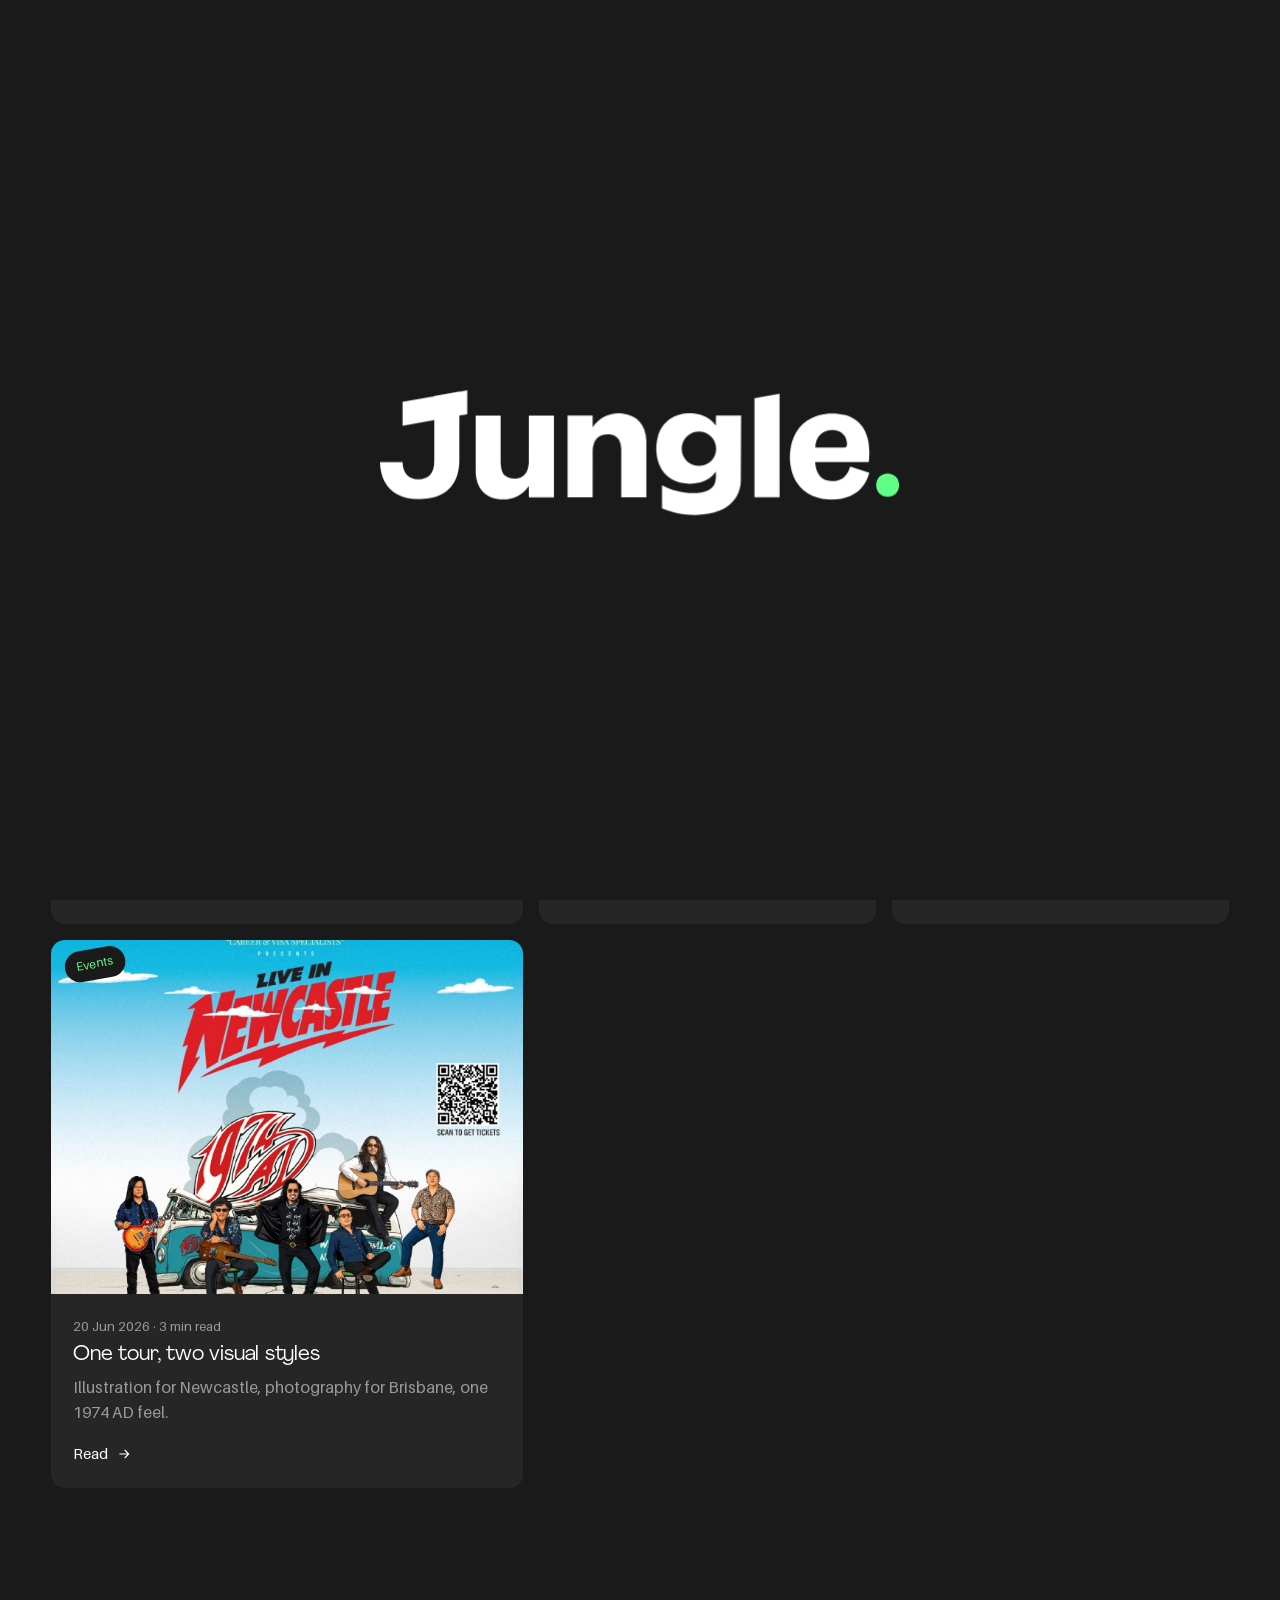
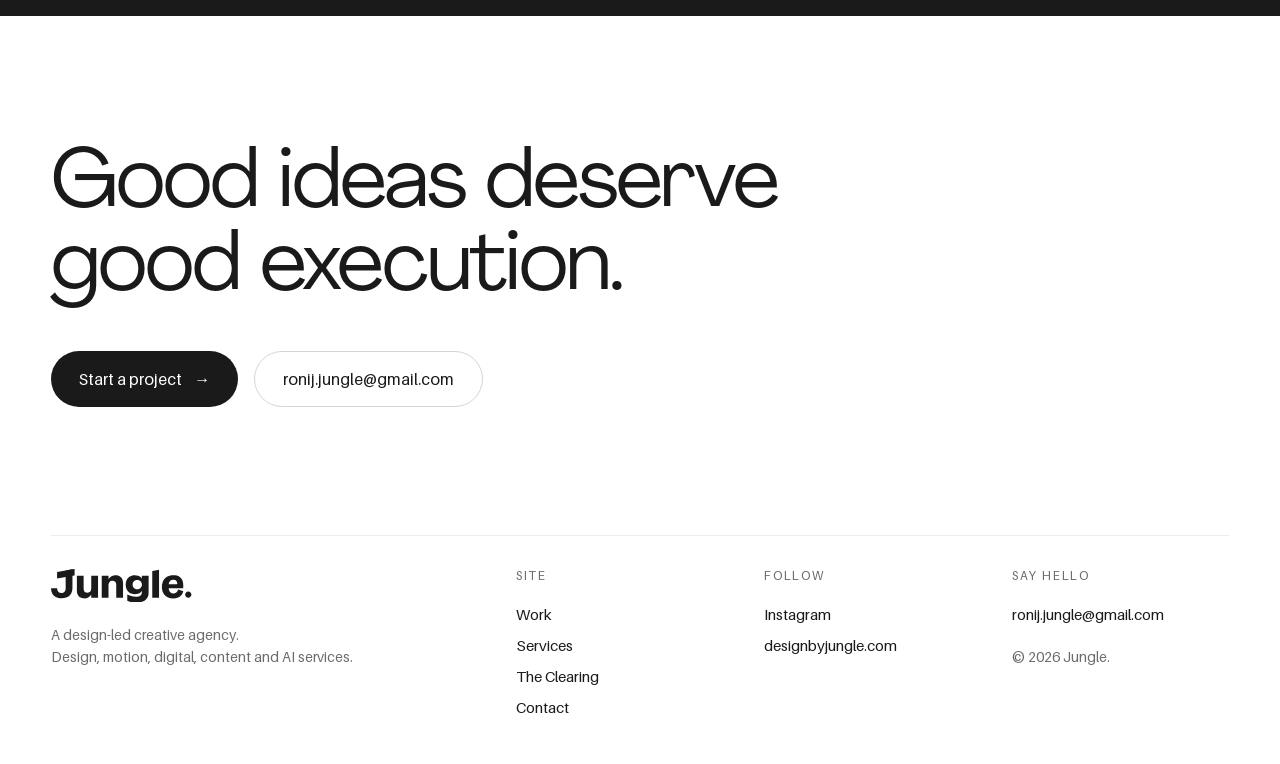
==== commit 4e499a80: "Nav: active item marked with green 10° slant bar Co-Authored-By: Claude Opus 5.5 <noreply@anthropic." ====
--- a/clearing.html
+++ b/clearing.html
@@ -4,10 +4,10 @@
 <link rel="icon" href="assets/j-mark.svg">
 <link rel="preload" href="assets/fonts/Agrandir-Regular.otf" as="font" type="font/otf" crossorigin>
 <link rel="preload" href="assets/fonts/Aileron-Regular.ttf" as="font" type="font/ttf" crossorigin>
-<link rel="stylesheet" href="assets/home.css?v=1791918439"><link rel="stylesheet" href="assets/style.css?v=1791918439">
+<link rel="stylesheet" href="assets/home.css?v=1791918568"><link rel="stylesheet" href="assets/style.css?v=1791918568">
 <title>The Clearing | Jungle.</title>
 <meta name="description" content="Jungle is a design-led creative agency: ad creative, social, motion, web, copy and AI services for brands and marketing teams.">
 </head>
 <body data-page="clearing">
 <main id="clr"></main>
-<script src="assets/notes.js?v=1791918439"></script><script src="assets/data.js?v=1791918439"></script><script src="assets/work/manifest.js?v=1791388775"></script><script src="assets/site.js?v=1791918439"></script></body></html>
+<script src="assets/notes.js?v=1791918568"></script><script src="assets/data.js?v=1791918568"></script><script src="assets/work/manifest.js?v=1791388775"></script><script src="assets/site.js?v=1791918568"></script></body></html>
--- a/assets/style.css
+++ b/assets/style.css
@@ -463,3 +463,12 @@
 .prose{max-width:68ch;margin:0 auto;font-size:clamp(18px,1.3vw,21px);line-height:1.7}
 .prose p+p{margin-top:1.2em}
 @media(max-width:900px){.notes-grid{grid-template-columns:1fr}}
+/* active menu item: green 10° slant bar instead of a dot */
+nav .links a.cur::before,.mega-btn.cur::before{display:none!important}
+nav .links a[data-p],nav .mega-btn{position:relative}
+nav .links a[data-p]::after,nav .mega-btn::after{content:"";position:absolute;left:0;right:0;bottom:-10px;height:6px;background:var(--green);
+  clip-path:polygon(0 100%,0 100%,0 100%,0 100%);transition:clip-path .45s var(--ease)}
+nav .links a.cur::after,nav .mega-btn.cur::after{clip-path:polygon(0 100%,100% 0,100% 100%,0 100%)}
+nav .links a[data-p]:hover::after,nav .mega-btn:hover::after{clip-path:polygon(0 100%,100% 0,100% 100%,0 100%);opacity:.5}
+nav .links a.cur:hover::after,nav .mega-btn.cur:hover::after{opacity:1}
+@media(max-width:760px){nav .links a[data-p]::after,nav .mega-btn::after{bottom:2px;width:40px;right:auto}}
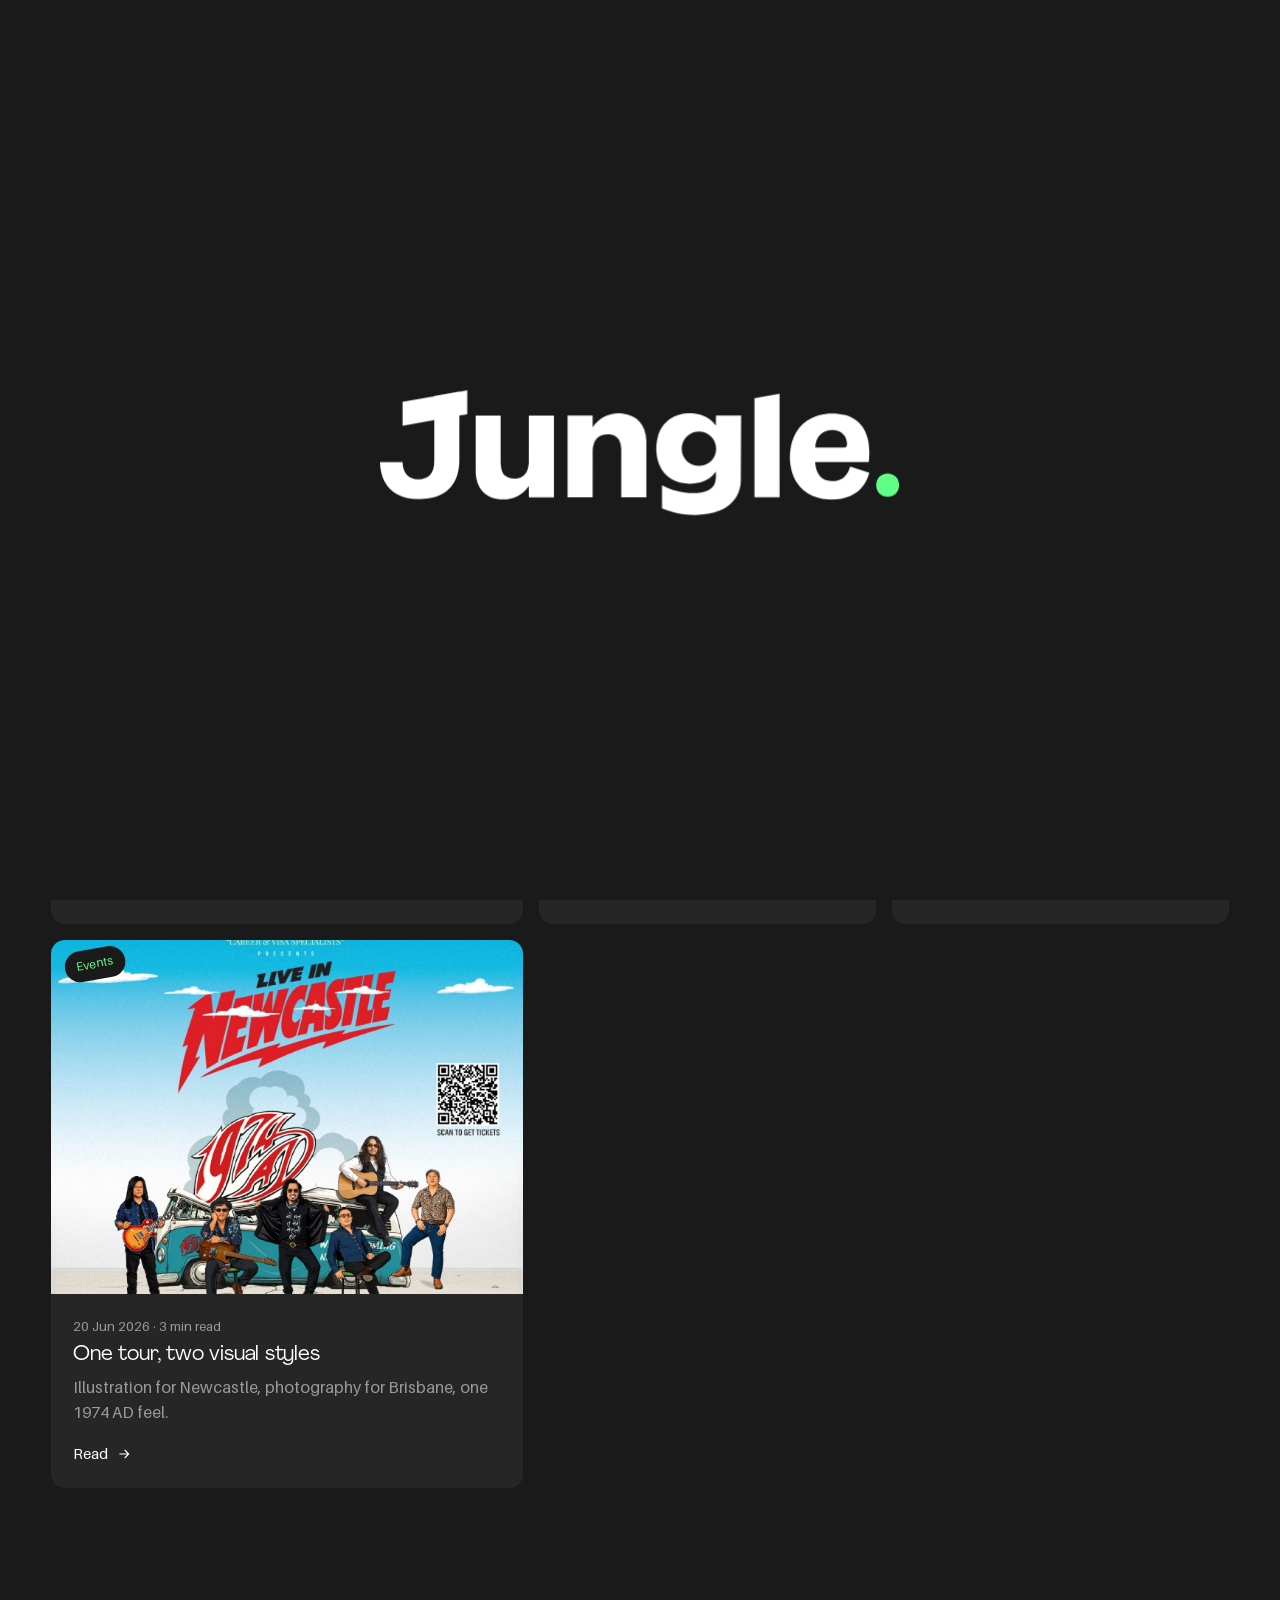
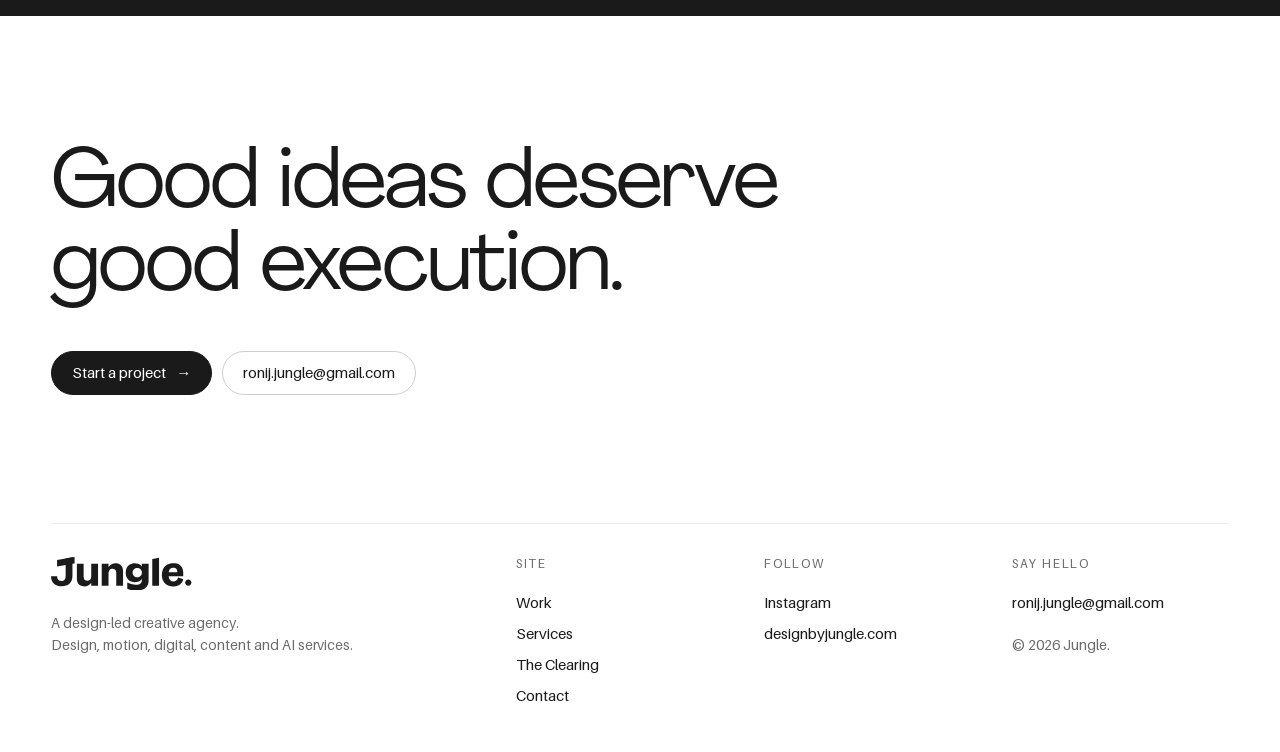
==== commit acde189a: "One button system: primary/secondary, single 44px size site-wide Co-Authored-By: Claude Opus 5.5 <no" ====
--- a/clearing.html
+++ b/clearing.html
@@ -4,10 +4,10 @@
 <link rel="icon" href="assets/j-mark.svg">
 <link rel="preload" href="assets/fonts/Agrandir-Regular.otf" as="font" type="font/otf" crossorigin>
 <link rel="preload" href="assets/fonts/Aileron-Regular.ttf" as="font" type="font/ttf" crossorigin>
-<link rel="stylesheet" href="assets/home.css?v=1791918568"><link rel="stylesheet" href="assets/style.css?v=1791918568">
+<link rel="stylesheet" href="assets/home.css?v=1791918641"><link rel="stylesheet" href="assets/style.css?v=1791918641">
 <title>The Clearing | Jungle.</title>
 <meta name="description" content="Jungle is a design-led creative agency: ad creative, social, motion, web, copy and AI services for brands and marketing teams.">
 </head>
 <body data-page="clearing">
 <main id="clr"></main>
-<script src="assets/notes.js?v=1791918568"></script><script src="assets/data.js?v=1791918568"></script><script src="assets/work/manifest.js?v=1791388775"></script><script src="assets/site.js?v=1791918568"></script></body></html>
+<script src="assets/notes.js?v=1791918641"></script><script src="assets/data.js?v=1791918641"></script><script src="assets/work/manifest.js?v=1791388775"></script><script src="assets/site.js?v=1791918641"></script></body></html>
--- a/assets/style.css
+++ b/assets/style.css
@@ -472,3 +472,23 @@
 nav .links a[data-p]:hover::after,nav .mega-btn:hover::after{clip-path:polygon(0 100%,100% 0,100% 100%,0 100%);opacity:.5}
 nav .links a.cur:hover::after,nav .mega-btn.cur:hover::after{opacity:1}
 @media(max-width:760px){nav .links a[data-p]::after,nav .mega-btn::after{bottom:2px;width:40px;right:auto}}
+
+/* ── BUTTON SYSTEM (single source of truth) ─────────────────────
+   .btn        primary   : filled. Green on Ink · Ink on Paper/Green
+   .btn.btn-2  secondary : outline in the surface's text colour
+   .chip                 : filters and tags only (never a call to action)
+   One size everywhere: 44px tall, 20px sides, 15px Aileron.            */
+.btn,.btn-2,nav .links .btn{height:44px!important;padding:0 20px!important;gap:10px!important;font:400 15px/1 Aileron,sans-serif!important;border-radius:99px!important;white-space:nowrap}
+.btn:hover{gap:16px!important}
+.btn{background:var(--green);color:var(--ink);border:1px solid var(--green)}
+.inv .btn,.cta .btn,.on-green .btn,body[data-page=work] .wk-top .btn{background:var(--ink);color:var(--paper);border-color:var(--ink)}
+.btn.btn-2{background:transparent!important;color:var(--paper)!important;border:1px solid #4a4a4a!important}
+.btn.btn-2:hover{border-color:var(--paper)!important}
+.inv .btn.btn-2,.cta .btn.btn-2,.on-green .btn.btn-2{color:var(--ink)!important;border-color:#cfcfcf!important}
+.inv .btn.btn-2:hover,.cta .btn.btn-2:hover,.on-green .btn.btn-2:hover{border-color:var(--ink)!important}
+nav .links .btn{background:var(--green)!important;color:var(--ink)!important;border-color:var(--green)!important}
+.hero-ctas,.cta-row{gap:10px!important}
+.hero-ctas{margin-top:32px!important}
+.chip{height:38px;padding:0 16px;font-size:14px}
+.sr-btn{width:44px!important;height:44px!important}
+@media(max-width:760px){nav .links .btn{height:48px!important}}
